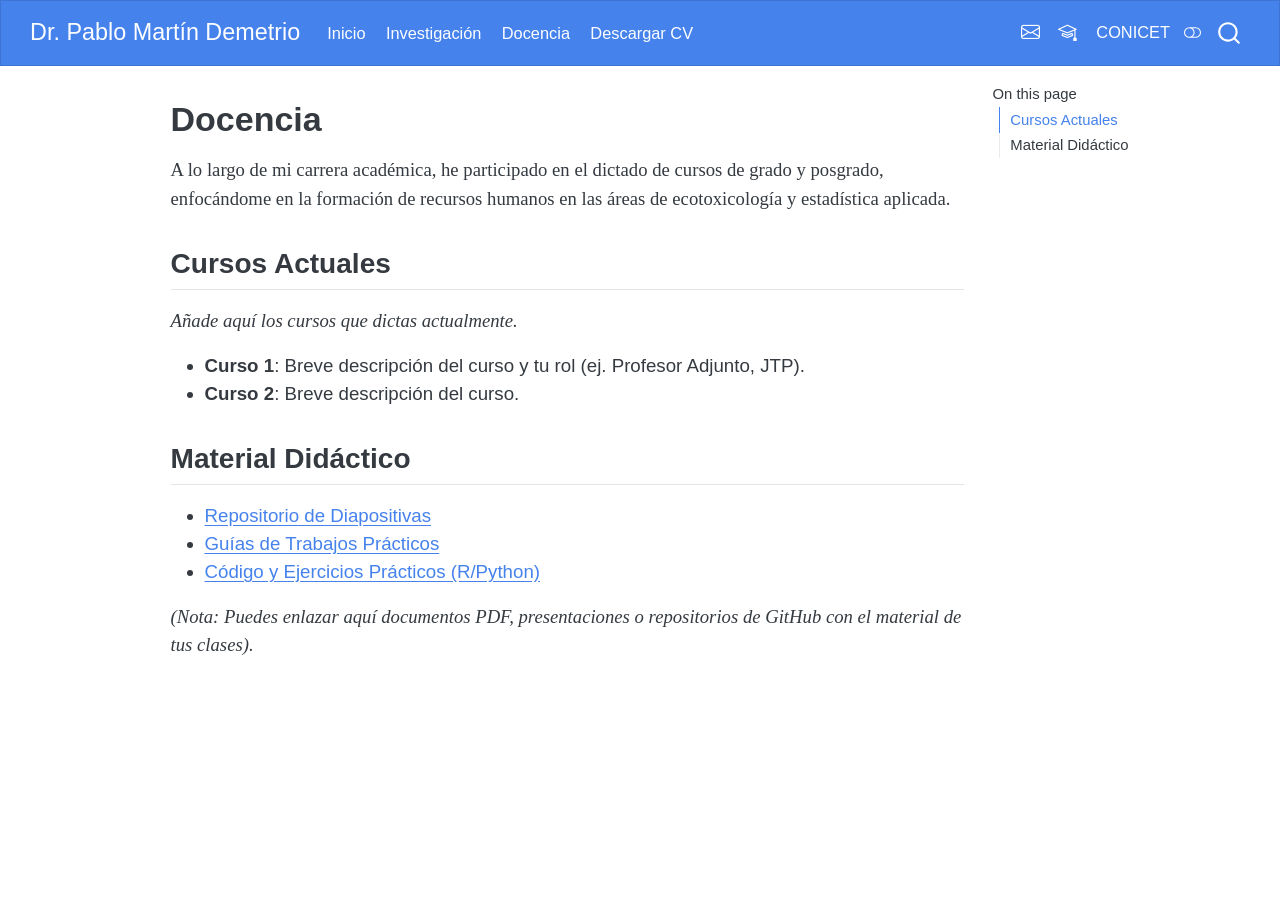
==== docs/docencia.html @ 49c4bbaf "cambios + foto" ====
<!DOCTYPE html>
<html xmlns="http://www.w3.org/1999/xhtml" lang="en" xml:lang="en"><head>

<meta charset="utf-8">
<meta name="generator" content="quarto-1.9.38">

<meta name="viewport" content="width=device-width, initial-scale=1.0, user-scalable=yes">


<title>Docencia – Dr.&nbsp;Pablo Martín Demetrio</title>
<style>
/* Default styles provided by pandoc.
** See https://pandoc.org/MANUAL.html#variables-for-html for config info.
*/
code{white-space: pre-wrap;}
span.smallcaps{font-variant: small-caps;}
div.columns{display: flex; gap: min(4vw, 1.5em);}
div.column{flex: auto; overflow-x: auto;}
div.hanging-indent{margin-left: 1.5em; text-indent: -1.5em;}
ul.task-list{list-style: none;}
ul.task-list li input[type="checkbox"] {
  width: 0.8em;
  margin: 0 0.8em 0.2em -1em; /* quarto-specific, see https://github.com/quarto-dev/quarto-cli/issues/4556 */ 
  vertical-align: middle;
}
</style>


<script src="site_libs/quarto-nav/quarto-nav.js"></script>
<script src="site_libs/quarto-nav/headroom.min.js"></script>
<script src="site_libs/clipboard/clipboard.min.js"></script>
<script src="site_libs/quarto-search/autocomplete.umd.js"></script>
<script src="site_libs/quarto-search/fuse.min.js"></script>
<script src="site_libs/quarto-search/quarto-search.js"></script>
<meta name="quarto:offset" content="./">
<link href="./foto_Demetrio_B&amp;N.jpg" rel="icon" type="image/jpeg">
<script src="site_libs/quarto-html/quarto.js" type="module"></script>
<script src="site_libs/quarto-html/tabsets/tabsets.js" type="module"></script>
<script src="site_libs/quarto-html/popper.min.js"></script>
<script src="site_libs/quarto-html/tippy.umd.min.js"></script>
<script src="site_libs/quarto-html/anchor.min.js"></script>
<link href="site_libs/quarto-html/tippy.css" rel="stylesheet">
<link href="site_libs/quarto-html/quarto-syntax-highlighting-15634bcf2e68342d4ad2dfa704d543f6.css" rel="stylesheet" class="quarto-color-scheme" id="quarto-text-highlighting-styles">
<link href="site_libs/quarto-html/quarto-syntax-highlighting-dark-0a6b7249c26820e032cb0bd839ff02b1.css" rel="stylesheet" class="quarto-color-scheme quarto-color-alternate" id="quarto-text-highlighting-styles">
<link href="site_libs/quarto-html/quarto-syntax-highlighting-15634bcf2e68342d4ad2dfa704d543f6.css" rel="stylesheet" class="quarto-color-scheme-extra" id="quarto-text-highlighting-styles">
<script src="site_libs/bootstrap/bootstrap.min.js"></script>
<link href="site_libs/bootstrap/bootstrap-icons.css" rel="stylesheet">
<link href="site_libs/bootstrap/bootstrap-86483f7b062800b208cdc637b2054500.min.css" rel="stylesheet" append-hash="true" class="quarto-color-scheme" id="quarto-bootstrap" data-mode="light">
<link href="site_libs/bootstrap/bootstrap-dark-59aca1cb1b5cf4d550c7123f63d2a480.min.css" rel="stylesheet" append-hash="true" class="quarto-color-scheme quarto-color-alternate" id="quarto-bootstrap" data-mode="dark">
<link href="site_libs/bootstrap/bootstrap-86483f7b062800b208cdc637b2054500.min.css" rel="stylesheet" append-hash="true" class="quarto-color-scheme-extra" id="quarto-bootstrap" data-mode="light">
<script id="quarto-search-options" type="application/json">{
  "location": "navbar",
  "copy-button": false,
  "collapse-after": 3,
  "panel-placement": "end",
  "type": "overlay",
  "limit": 50,
  "keyboard-shortcut": [
    "f",
    "/",
    "s"
  ],
  "show-item-context": false,
  "language": {
    "search-no-results-text": "No results",
    "search-matching-documents-text": "matching documents",
    "search-copy-link-title": "Copy link to search",
    "search-hide-matches-text": "Hide additional matches",
    "search-more-match-text": "more match in this document",
    "search-more-matches-text": "more matches in this document",
    "search-clear-button-title": "Clear",
    "search-text-placeholder": "",
    "search-detached-cancel-button-title": "Cancel",
    "search-submit-button-title": "Submit",
    "search-label": "Search"
  }
}</script>
<style>html{ scroll-behavior: smooth; }</style>


<link rel="stylesheet" href="styles.css">
</head>

<body class="nav-fixed quarto-light"><script id="quarto-html-before-body" type="application/javascript">
    const toggleBodyColorMode = (bsSheetEl) => {
      const mode = bsSheetEl.getAttribute("data-mode");
      const bodyEl = window.document.querySelector("body");
      if (mode === "dark") {
        bodyEl.classList.add("quarto-dark");
        bodyEl.classList.remove("quarto-light");
      } else {
        bodyEl.classList.add("quarto-light");
        bodyEl.classList.remove("quarto-dark");
      }
    }
    const toggleBodyColorPrimary = () => {
      const bsSheetEl = window.document.querySelector("link#quarto-bootstrap:not([rel=disabled-stylesheet])");
      if (bsSheetEl) {
        toggleBodyColorMode(bsSheetEl);
      }
    }
    const setColorSchemeToggle = (alternate) => {
      const toggles = window.document.querySelectorAll('.quarto-color-scheme-toggle');
      for (let i=0; i < toggles.length; i++) {
        const toggle = toggles[i];
        if (toggle) {
          if (alternate) {
            toggle.classList.add("alternate");
          } else {
            toggle.classList.remove("alternate");
          }
        }
      }
    };
    const toggleColorMode = (alternate) => {
      // Switch the stylesheets
      const primaryStylesheets = window.document.querySelectorAll('link.quarto-color-scheme:not(.quarto-color-alternate)');
      const alternateStylesheets = window.document.querySelectorAll('link.quarto-color-scheme.quarto-color-alternate');
      manageTransitions('#quarto-margin-sidebar .nav-link', false);
      if (alternate) {
        // note: dark is layered on light, we don't disable primary!
        enableStylesheet(alternateStylesheets);
        for (const sheetNode of alternateStylesheets) {
          if (sheetNode.id === "quarto-bootstrap") {
            toggleBodyColorMode(sheetNode);
          }
        }
      } else {
        disableStylesheet(alternateStylesheets);
        enableStylesheet(primaryStylesheets)
        toggleBodyColorPrimary();
      }
      manageTransitions('#quarto-margin-sidebar .nav-link', true);
      // Switch the toggles
      setColorSchemeToggle(alternate)
      // Hack to workaround the fact that safari doesn't
      // properly recolor the scrollbar when toggling (#1455)
      if (navigator.userAgent.indexOf('Safari') > 0 && navigator.userAgent.indexOf('Chrome') == -1) {
        manageTransitions("body", false);
        window.scrollTo(0, 1);
        setTimeout(() => {
          window.scrollTo(0, 0);
          manageTransitions("body", true);
        }, 40);
      }
    }
    const disableStylesheet = (stylesheets) => {
      for (let i=0; i < stylesheets.length; i++) {
        const stylesheet = stylesheets[i];
        stylesheet.rel = 'disabled-stylesheet';
      }
    }
    const enableStylesheet = (stylesheets) => {
      for (let i=0; i < stylesheets.length; i++) {
        const stylesheet = stylesheets[i];
        if(stylesheet.rel !== 'stylesheet') { // for Chrome, which will still FOUC without this check
          stylesheet.rel = 'stylesheet';
        }
      }
    }
    const manageTransitions = (selector, allowTransitions) => {
      const els = window.document.querySelectorAll(selector);
      for (let i=0; i < els.length; i++) {
        const el = els[i];
        if (allowTransitions) {
          el.classList.remove('notransition');
        } else {
          el.classList.add('notransition');
        }
      }
    }
    const isFileUrl = () => {
      return window.location.protocol === 'file:';
    }
    const hasAlternateSentinel = () => {
      let styleSentinel = getColorSchemeSentinel();
      if (styleSentinel !== null) {
        return styleSentinel === "alternate";
      } else {
        return false;
      }
    }
    const setStyleSentinel = (alternate) => {
      const value = alternate ? "alternate" : "default";
      if (!isFileUrl()) {
        window.localStorage.setItem("quarto-color-scheme", value);
      } else {
        localAlternateSentinel = value;
      }
    }
    const getColorSchemeSentinel = () => {
      if (!isFileUrl()) {
        const storageValue = window.localStorage.getItem("quarto-color-scheme");
        return storageValue != null ? storageValue : localAlternateSentinel;
      } else {
        return localAlternateSentinel;
      }
    }
    const toggleGiscusIfUsed = (isAlternate, darkModeDefault) => {
      const baseTheme = document.querySelector('#giscus-base-theme')?.value ?? 'light';
      const alternateTheme = document.querySelector('#giscus-alt-theme')?.value ?? 'dark';
      let newTheme = '';
      if(authorPrefersDark) {
        newTheme = isAlternate ? baseTheme : alternateTheme;
      } else {
        newTheme = isAlternate ? alternateTheme : baseTheme;
      }
      const changeGiscusTheme = () => {
        // From: https://github.com/giscus/giscus/issues/336
        const sendMessage = (message) => {
          const iframe = document.querySelector('iframe.giscus-frame');
          if (!iframe) return;
          iframe.contentWindow.postMessage({ giscus: message }, 'https://giscus.app');
        }
        sendMessage({
          setConfig: {
            theme: newTheme
          }
        });
      }
      const isGiscussLoaded = window.document.querySelector('iframe.giscus-frame') !== null;
      if (isGiscussLoaded) {
        changeGiscusTheme();
      }
    };
    const authorPrefersDark = false;
    const darkModeDefault = authorPrefersDark;
      document.querySelector('link#quarto-text-highlighting-styles.quarto-color-scheme-extra').rel = 'disabled-stylesheet';
      document.querySelector('link#quarto-bootstrap.quarto-color-scheme-extra').rel = 'disabled-stylesheet';
    let localAlternateSentinel = darkModeDefault ? 'alternate' : 'default';
    // Dark / light mode switch
    window.quartoToggleColorScheme = () => {
      // Read the current dark / light value
      let toAlternate = !hasAlternateSentinel();
      toggleColorMode(toAlternate);
      setStyleSentinel(toAlternate);
      toggleGiscusIfUsed(toAlternate, darkModeDefault);
      window.dispatchEvent(new Event('resize'));
    };
    // Switch to dark mode if need be
    if (hasAlternateSentinel()) {
      toggleColorMode(true);
    } else {
      toggleColorMode(false);
    }
  </script>

<div id="quarto-search-results"></div>
  <header id="quarto-header" class="headroom fixed-top">
    <nav class="navbar navbar-expand-lg " data-bs-theme="dark">
      <div class="navbar-container container-fluid">
      <div class="navbar-brand-container mx-auto">
    <a class="navbar-brand" href="./index.html">
    <span class="navbar-title">Dr.&nbsp;Pablo Martín Demetrio</span>
    </a>
  </div>
            <div id="quarto-search" class="" title="Search"></div>
          <button class="navbar-toggler" type="button" data-bs-toggle="collapse" data-bs-target="#navbarCollapse" aria-controls="navbarCollapse" role="menu" aria-expanded="false" aria-label="Toggle navigation" onclick="if (window.quartoToggleHeadroom) { window.quartoToggleHeadroom(); }">
  <span class="navbar-toggler-icon"></span>
</button>
          <div class="collapse navbar-collapse" id="navbarCollapse">
            <ul class="navbar-nav navbar-nav-scroll me-auto">
  <li class="nav-item">
    <a class="nav-link" href="./index.html"> 
<span class="menu-text">Inicio</span></a>
  </li>  
  <li class="nav-item">
    <a class="nav-link" href="./investigacion.html"> 
<span class="menu-text">Investigación</span></a>
  </li>  
  <li class="nav-item">
    <a class="nav-link active" href="./docencia.html" aria-current="page"> 
<span class="menu-text">Docencia</span></a>
  </li>  
  <li class="nav-item">
    <a class="nav-link" href="./files/CV_Pablo_Demetrio.pdf" target="_blank"> 
<span class="menu-text">Descargar CV</span></a>
  </li>  
</ul>
            <ul class="navbar-nav navbar-nav-scroll ms-auto">
  <li class="nav-item compact">
    <a class="nav-link" href="mailto:pablo.demetrio@gmail.com"> <i class="bi bi-envelope" role="img" aria-label="Email">
</i> 
<span class="menu-text"></span></a>
  </li>  
  <li class="nav-item compact">
    <a class="nav-link" href="https://scholar.google.com.ar/citations?user=XZz03X4AAAAJ&amp;hl=es"> <i class="bi bi-mortarboard" role="img" aria-label="Google Scholar">
</i> 
<span class="menu-text"></span></a>
  </li>  
  <li class="nav-item">
    <a class="nav-link" href="https://bicyt.conicet.gov.ar/fichas/p/pablo-martin-demetrio"> 
<span class="menu-text">CONICET</span></a>
  </li>  
</ul>
          </div> <!-- /navcollapse -->
            <div class="quarto-navbar-tools">
  <a href="" class="quarto-color-scheme-toggle quarto-navigation-tool  px-1" onclick="window.quartoToggleColorScheme(); return false;" title="Toggle dark mode"><i class="bi"></i></a>
</div>
      </div> <!-- /container-fluid -->
    </nav>
</header>
<!-- content -->
<div id="quarto-content" class="quarto-container page-columns page-rows-contents page-layout-article page-navbar">
<!-- sidebar -->
<!-- margin-sidebar -->
    <div id="quarto-margin-sidebar" class="sidebar margin-sidebar">
        <nav id="TOC" role="doc-toc" class="toc-active">
    <h2 id="toc-title">On this page</h2>
   
  <ul>
  <li><a href="#cursos-actuales" id="toc-cursos-actuales" class="nav-link active" data-scroll-target="#cursos-actuales">Cursos Actuales</a></li>
  <li><a href="#material-didáctico" id="toc-material-didáctico" class="nav-link" data-scroll-target="#material-didáctico">Material Didáctico</a></li>
  </ul>
</nav>
    </div>
<!-- main -->
<main class="content" id="quarto-document-content">


<header id="title-block-header" class="quarto-title-block default">
<div class="quarto-title">
<h1 class="title">Docencia</h1>
</div>



<div class="quarto-title-meta">

    
  
    
  </div>
  


</header>


<p>A lo largo de mi carrera académica, he participado en el dictado de cursos de grado y posgrado, enfocándome en la formación de recursos humanos en las áreas de ecotoxicología y estadística aplicada.</p>
<section id="cursos-actuales" class="level2">
<h2 class="anchored" data-anchor-id="cursos-actuales">Cursos Actuales</h2>
<p><em>Añade aquí los cursos que dictas actualmente.</em></p>
<ul>
<li><strong>Curso 1</strong>: Breve descripción del curso y tu rol (ej. Profesor Adjunto, JTP).</li>
<li><strong>Curso 2</strong>: Breve descripción del curso.</li>
</ul>
</section>
<section id="material-didáctico" class="level2">
<h2 class="anchored" data-anchor-id="material-didáctico">Material Didáctico</h2>
<ul>
<li><a href="#">Repositorio de Diapositivas</a></li>
<li><a href="#">Guías de Trabajos Prácticos</a></li>
<li><a href="#">Código y Ejercicios Prácticos (R/Python)</a></li>
</ul>
<p><em>(Nota: Puedes enlazar aquí documentos PDF, presentaciones o repositorios de GitHub con el material de tus clases).</em></p>


</section>

</main> <!-- /main -->
<script id="quarto-html-after-body" type="application/javascript">
  window.document.addEventListener("DOMContentLoaded", function (event) {
    // Ensure there is a toggle, if there isn't float one in the top right
    if (window.document.querySelector('.quarto-color-scheme-toggle') === null) {
      const a = window.document.createElement('a');
      a.classList.add('top-right');
      a.classList.add('quarto-color-scheme-toggle');
      a.href = "";
      a.onclick = function() { try { window.quartoToggleColorScheme(); } catch {} return false; };
      const i = window.document.createElement("i");
      i.classList.add('bi');
      a.appendChild(i);
      window.document.body.appendChild(a);
    }
    setColorSchemeToggle(hasAlternateSentinel())
    const icon = "";
    const anchorJS = new window.AnchorJS();
    anchorJS.options = {
      placement: 'right',
      icon: icon
    };
    anchorJS.add('.anchored');
    const isCodeAnnotation = (el) => {
      for (const clz of el.classList) {
        if (clz.startsWith('code-annotation-')) {                     
          return true;
        }
      }
      return false;
    }
    const onCopySuccess = function(e) {
      // button target
      const button = e.trigger;
      // don't keep focus
      button.blur();
      // flash "checked"
      button.classList.add('code-copy-button-checked');
      var currentTitle = button.getAttribute("title");
      button.setAttribute("title", "Copied!");
      let tooltip;
      if (window.bootstrap) {
        button.setAttribute("data-bs-toggle", "tooltip");
        button.setAttribute("data-bs-placement", "left");
        button.setAttribute("data-bs-title", "Copied!");
        tooltip = new bootstrap.Tooltip(button, 
          { trigger: "manual", 
            customClass: "code-copy-button-tooltip",
            offset: [0, -8]});
        tooltip.show();    
      }
      setTimeout(function() {
        if (tooltip) {
          tooltip.hide();
          button.removeAttribute("data-bs-title");
          button.removeAttribute("data-bs-toggle");
          button.removeAttribute("data-bs-placement");
        }
        button.setAttribute("title", currentTitle);
        button.classList.remove('code-copy-button-checked');
      }, 1000);
      // clear code selection
      e.clearSelection();
    }
    const getTextToCopy = function(trigger) {
      const outerScaffold = trigger.parentElement.cloneNode(true);
      const codeEl = outerScaffold.querySelector('code');
      for (const childEl of codeEl.children) {
        if (isCodeAnnotation(childEl)) {
          childEl.remove();
        }
      }
      return codeEl.innerText;
    }
    const clipboard = new window.ClipboardJS('.code-copy-button:not([data-in-quarto-modal])', {
      text: getTextToCopy
    });
    clipboard.on('success', onCopySuccess);
    if (window.document.getElementById('quarto-embedded-source-code-modal')) {
      const clipboardModal = new window.ClipboardJS('.code-copy-button[data-in-quarto-modal]', {
        text: getTextToCopy,
        container: window.document.getElementById('quarto-embedded-source-code-modal')
      });
      clipboardModal.on('success', onCopySuccess);
    }
      var localhostRegex = new RegExp(/^(?:http|https):\/\/localhost\:?[0-9]*\//);
      var mailtoRegex = new RegExp(/^mailto:/);
        var filterRegex = new RegExp('/' + window.location.host + '/');
      var isInternal = (href) => {
          return filterRegex.test(href) || localhostRegex.test(href) || mailtoRegex.test(href);
      }
      // Inspect non-navigation links and adorn them if external
     var links = window.document.querySelectorAll('a[href]:not(.nav-link):not(.navbar-brand):not(.toc-action):not(.sidebar-link):not(.sidebar-item-toggle):not(.pagination-link):not(.no-external):not([aria-hidden]):not(.dropdown-item):not(.quarto-navigation-tool):not(.about-link)');
      for (var i=0; i<links.length; i++) {
        const link = links[i];
        if (!isInternal(link.href)) {
          // undo the damage that might have been done by quarto-nav.js in the case of
          // links that we want to consider external
          if (link.dataset.originalHref !== undefined) {
            link.href = link.dataset.originalHref;
          }
            // target, if specified
            link.setAttribute("target", "_blank");
            if (link.getAttribute("rel") === null) {
              link.setAttribute("rel", "noopener");
            }
        }
      }
    function tippyHover(el, contentFn, onTriggerFn, onUntriggerFn) {
      const config = {
        allowHTML: true,
        maxWidth: 500,
        delay: 100,
        arrow: false,
        appendTo: function(el) {
            return el.parentElement;
        },
        interactive: true,
        interactiveBorder: 10,
        theme: 'quarto',
        placement: 'bottom-start',
      };
      if (contentFn) {
        config.content = contentFn;
      }
      if (onTriggerFn) {
        config.onTrigger = onTriggerFn;
      }
      if (onUntriggerFn) {
        config.onUntrigger = onUntriggerFn;
      }
      window.tippy(el, config); 
    }
    const noterefs = window.document.querySelectorAll('a[role="doc-noteref"]');
    for (var i=0; i<noterefs.length; i++) {
      const ref = noterefs[i];
      tippyHover(ref, function() {
        // use id or data attribute instead here
        let href = ref.getAttribute('data-footnote-href') || ref.getAttribute('href');
        try { href = new URL(href).hash; } catch {}
        const id = href.replace(/^#\/?/, "");
        const note = window.document.getElementById(id);
        if (note) {
          return note.innerHTML;
        } else {
          return "";
        }
      });
    }
    const xrefs = window.document.querySelectorAll('a.quarto-xref');
    const processXRef = (id, note) => {
      // Strip column container classes
      const stripColumnClz = (el) => {
        el.classList.remove("page-full", "page-columns");
        if (el.children) {
          for (const child of el.children) {
            stripColumnClz(child);
          }
        }
      }
      stripColumnClz(note)
      if (id === null || id.startsWith('sec-')) {
        // Special case sections, only their first couple elements
        const container = document.createElement("div");
        if (note.children && note.children.length > 2) {
          container.appendChild(note.children[0].cloneNode(true));
          for (let i = 1; i < note.children.length; i++) {
            const child = note.children[i];
            if (child.tagName === "P" && child.innerText === "") {
              continue;
            } else {
              container.appendChild(child.cloneNode(true));
              break;
            }
          }
          if (window.Quarto?.typesetMath) {
            window.Quarto.typesetMath(container);
          }
          return container.innerHTML
        } else {
          if (window.Quarto?.typesetMath) {
            window.Quarto.typesetMath(note);
          }
          return note.innerHTML;
        }
      } else {
        // Remove any anchor links if they are present
        const anchorLink = note.querySelector('a.anchorjs-link');
        if (anchorLink) {
          anchorLink.remove();
        }
        if (window.Quarto?.typesetMath) {
          window.Quarto.typesetMath(note);
        }
        if (note.classList.contains("callout")) {
          return note.outerHTML;
        } else {
          return note.innerHTML;
        }
      }
    }
    for (var i=0; i<xrefs.length; i++) {
      const xref = xrefs[i];
      tippyHover(xref, undefined, function(instance) {
        instance.disable();
        let url = xref.getAttribute('href');
        let hash = undefined; 
        if (url.startsWith('#')) {
          hash = url;
        } else {
          try { hash = new URL(url).hash; } catch {}
        }
        if (hash) {
          const id = hash.replace(/^#\/?/, "");
          const note = window.document.getElementById(id);
          if (note !== null) {
            try {
              const html = processXRef(id, note.cloneNode(true));
              instance.setContent(html);
            } finally {
              instance.enable();
              instance.show();
            }
          } else {
            // See if we can fetch this
            fetch(url.split('#')[0])
            .then(res => res.text())
            .then(html => {
              const parser = new DOMParser();
              const htmlDoc = parser.parseFromString(html, "text/html");
              const note = htmlDoc.getElementById(id);
              if (note !== null) {
                const html = processXRef(id, note);
                instance.setContent(html);
              } 
            }).finally(() => {
              instance.enable();
              instance.show();
            });
          }
        } else {
          // See if we can fetch a full url (with no hash to target)
          // This is a special case and we should probably do some content thinning / targeting
          fetch(url)
          .then(res => res.text())
          .then(html => {
            const parser = new DOMParser();
            const htmlDoc = parser.parseFromString(html, "text/html");
            const note = htmlDoc.querySelector('main.content');
            if (note !== null) {
              // This should only happen for chapter cross references
              // (since there is no id in the URL)
              // remove the first header
              if (note.children.length > 0 && note.children[0].tagName === "HEADER") {
                note.children[0].remove();
              }
              const html = processXRef(null, note);
              instance.setContent(html);
            } 
          }).finally(() => {
            instance.enable();
            instance.show();
          });
        }
      }, function(instance) {
      });
    }
        let selectedAnnoteEl;
        const selectorForAnnotation = ( cell, annotation) => {
          let cellAttr = 'data-code-cell="' + cell + '"';
          let lineAttr = 'data-code-annotation="' +  annotation + '"';
          const selector = 'span[' + cellAttr + '][' + lineAttr + ']';
          return selector;
        }
        const selectCodeLines = (annoteEl) => {
          const doc = window.document;
          const targetCell = annoteEl.getAttribute("data-target-cell");
          const targetAnnotation = annoteEl.getAttribute("data-target-annotation");
          const annoteSpan = window.document.querySelector(selectorForAnnotation(targetCell, targetAnnotation));
          const lines = annoteSpan.getAttribute("data-code-lines").split(",");
          const lineIds = lines.map((line) => {
            return targetCell + "-" + line;
          })
          let top = null;
          let height = null;
          let parent = null;
          if (lineIds.length > 0) {
              //compute the position of the single el (top and bottom and make a div)
              const el = window.document.getElementById(lineIds[0]);
              top = el.offsetTop;
              height = el.offsetHeight;
              parent = el.parentElement.parentElement;
            if (lineIds.length > 1) {
              const lastEl = window.document.getElementById(lineIds[lineIds.length - 1]);
              const bottom = lastEl.offsetTop + lastEl.offsetHeight;
              height = bottom - top;
            }
            if (top !== null && height !== null && parent !== null) {
              // cook up a div (if necessary) and position it 
              let div = window.document.getElementById("code-annotation-line-highlight");
              if (div === null) {
                div = window.document.createElement("div");
                div.setAttribute("id", "code-annotation-line-highlight");
                div.style.position = 'absolute';
                parent.appendChild(div);
              }
              div.style.top = top - 2 + "px";
              div.style.height = height + 4 + "px";
              div.style.left = 0;
              let gutterDiv = window.document.getElementById("code-annotation-line-highlight-gutter");
              if (gutterDiv === null) {
                gutterDiv = window.document.createElement("div");
                gutterDiv.setAttribute("id", "code-annotation-line-highlight-gutter");
                gutterDiv.style.position = 'absolute';
                const codeCell = window.document.getElementById(targetCell);
                const gutter = codeCell.querySelector('.code-annotation-gutter');
                gutter.appendChild(gutterDiv);
              }
              gutterDiv.style.top = top - 2 + "px";
              gutterDiv.style.height = height + 4 + "px";
            }
            selectedAnnoteEl = annoteEl;
          }
        };
        const unselectCodeLines = () => {
          const elementsIds = ["code-annotation-line-highlight", "code-annotation-line-highlight-gutter"];
          elementsIds.forEach((elId) => {
            const div = window.document.getElementById(elId);
            if (div) {
              div.remove();
            }
          });
          selectedAnnoteEl = undefined;
        };
          // Handle positioning of the toggle
      window.addEventListener(
        "resize",
        throttle(() => {
          elRect = undefined;
          if (selectedAnnoteEl) {
            selectCodeLines(selectedAnnoteEl);
          }
        }, 10)
      );
      function throttle(fn, ms) {
      let throttle = false;
      let timer;
        return (...args) => {
          if(!throttle) { // first call gets through
              fn.apply(this, args);
              throttle = true;
          } else { // all the others get throttled
              if(timer) clearTimeout(timer); // cancel #2
              timer = setTimeout(() => {
                fn.apply(this, args);
                timer = throttle = false;
              }, ms);
          }
        };
      }
        // Attach click handler to the DT
        const annoteDls = window.document.querySelectorAll('dt[data-target-cell]');
        for (const annoteDlNode of annoteDls) {
          annoteDlNode.addEventListener('click', (event) => {
            const clickedEl = event.target;
            if (clickedEl !== selectedAnnoteEl) {
              unselectCodeLines();
              const activeEl = window.document.querySelector('dt[data-target-cell].code-annotation-active');
              if (activeEl) {
                activeEl.classList.remove('code-annotation-active');
              }
              selectCodeLines(clickedEl);
              clickedEl.classList.add('code-annotation-active');
            } else {
              // Unselect the line
              unselectCodeLines();
              clickedEl.classList.remove('code-annotation-active');
            }
          });
        }
    const findCites = (el) => {
      const parentEl = el.parentElement;
      if (parentEl) {
        const cites = parentEl.dataset.cites;
        if (cites) {
          return {
            el,
            cites: cites.split(' ')
          };
        } else {
          return findCites(el.parentElement)
        }
      } else {
        return undefined;
      }
    };
    var bibliorefs = window.document.querySelectorAll('a[role="doc-biblioref"]');
    for (var i=0; i<bibliorefs.length; i++) {
      const ref = bibliorefs[i];
      const citeInfo = findCites(ref);
      if (citeInfo) {
        tippyHover(citeInfo.el, function() {
          var popup = window.document.createElement('div');
          citeInfo.cites.forEach(function(cite) {
            var citeDiv = window.document.createElement('div');
            citeDiv.classList.add('hanging-indent');
            citeDiv.classList.add('csl-entry');
            var biblioDiv = window.document.getElementById('ref-' + cite);
            if (biblioDiv) {
              citeDiv.innerHTML = biblioDiv.innerHTML;
            }
            popup.appendChild(citeDiv);
          });
          return popup.innerHTML;
        });
      }
    }
  });
  </script>
</div> <!-- /content -->




<script src="site_libs/quarto-html/zenscroll-min.js"></script>
</body></html>
---- docs/site_libs/quarto-html/tippy.css ----
.tippy-box[data-animation=fade][data-state=hidden]{opacity:0}[data-tippy-root]{max-width:calc(100vw - 10px)}.tippy-box{position:relative;background-color:#333;color:#fff;border-radius:4px;font-size:14px;line-height:1.4;white-space:normal;outline:0;transition-property:transform,visibility,opacity}.tippy-box[data-placement^=top]>.tippy-arrow{bottom:0}.tippy-box[data-placement^=top]>.tippy-arrow:before{bottom:-7px;left:0;border-width:8px 8px 0;border-top-color:initial;transform-origin:center top}.tippy-box[data-placement^=bottom]>.tippy-arrow{top:0}.tippy-box[data-placement^=bottom]>.tippy-arrow:before{top:-7px;left:0;border-width:0 8px 8px;border-bottom-color:initial;transform-origin:center bottom}.tippy-box[data-placement^=left]>.tippy-arrow{right:0}.tippy-box[data-placement^=left]>.tippy-arrow:before{border-width:8px 0 8px 8px;border-left-color:initial;right:-7px;transform-origin:center left}.tippy-box[data-placement^=right]>.tippy-arrow{left:0}.tippy-box[data-placement^=right]>.tippy-arrow:before{left:-7px;border-width:8px 8px 8px 0;border-right-color:initial;transform-origin:center right}.tippy-box[data-inertia][data-state=visible]{transition-timing-function:cubic-bezier(.54,1.5,.38,1.11)}.tippy-arrow{width:16px;height:16px;color:#333}.tippy-arrow:before{content:"";position:absolute;border-color:transparent;border-style:solid}.tippy-content{position:relative;padding:5px 9px;z-index:1}
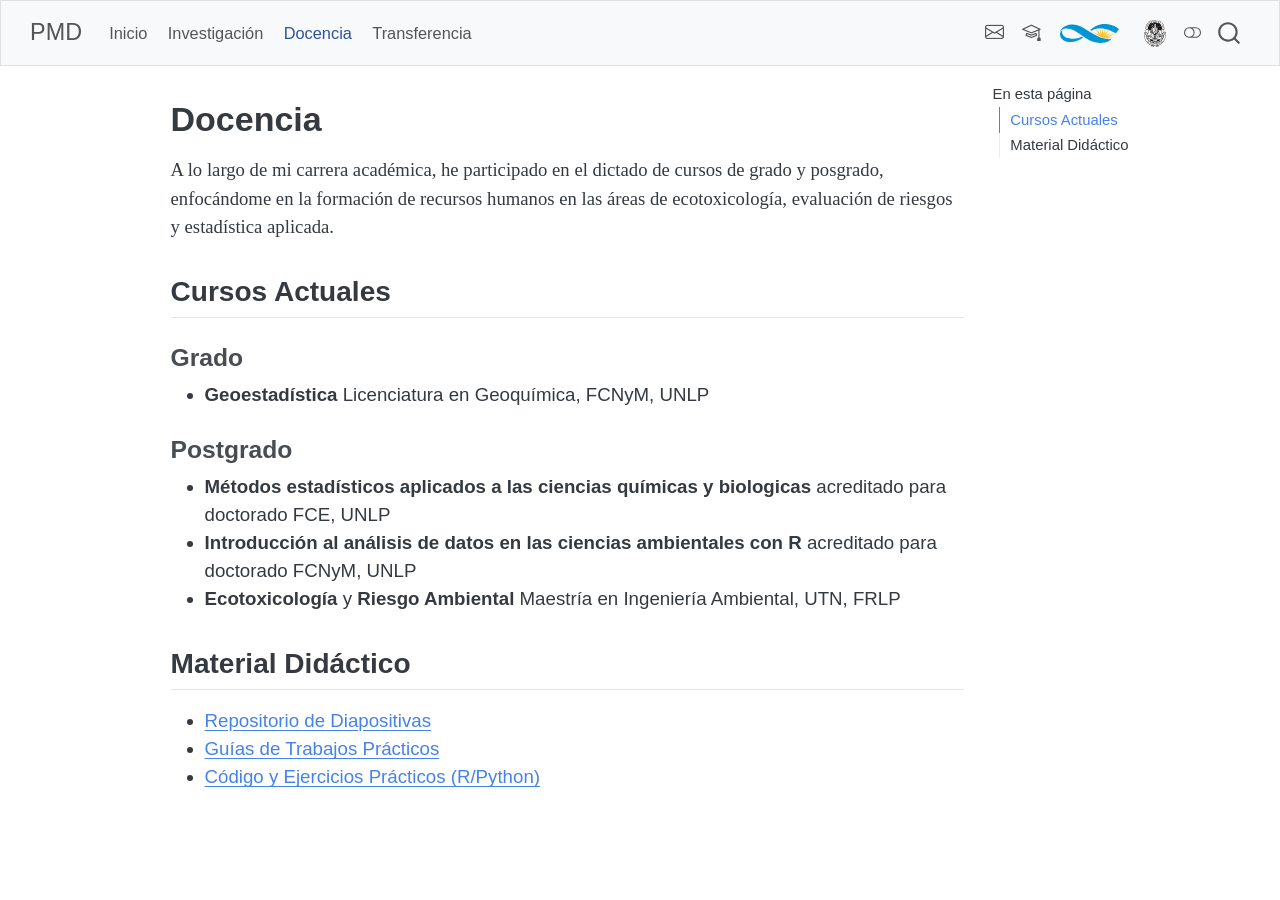
==== commit e97d4ae7: "version res" ====
--- a/docs/docencia.html
+++ b/docs/docencia.html
@@ -1,5 +1,5 @@
 <!DOCTYPE html>
-<html xmlns="http://www.w3.org/1999/xhtml" lang="en" xml:lang="en"><head>
+<html xmlns="http://www.w3.org/1999/xhtml" lang="es" xml:lang="es"><head>
 
 <meta charset="utf-8">
 <meta name="generator" content="quarto-1.9.38">
@@ -7,7 +7,7 @@
 <meta name="viewport" content="width=device-width, initial-scale=1.0, user-scalable=yes">
 
 
-<title>Docencia – Dr.&nbsp;Pablo Martín Demetrio</title>
+<title>Docencia – PMD</title>
 <style>
 /* Default styles provided by pandoc.
 ** See https://pandoc.org/MANUAL.html#variables-for-html for config info.
@@ -45,9 +45,9 @@
 <link href="site_libs/quarto-html/quarto-syntax-highlighting-15634bcf2e68342d4ad2dfa704d543f6.css" rel="stylesheet" class="quarto-color-scheme-extra" id="quarto-text-highlighting-styles">
 <script src="site_libs/bootstrap/bootstrap.min.js"></script>
 <link href="site_libs/bootstrap/bootstrap-icons.css" rel="stylesheet">
-<link href="site_libs/bootstrap/bootstrap-86483f7b062800b208cdc637b2054500.min.css" rel="stylesheet" append-hash="true" class="quarto-color-scheme" id="quarto-bootstrap" data-mode="light">
-<link href="site_libs/bootstrap/bootstrap-dark-59aca1cb1b5cf4d550c7123f63d2a480.min.css" rel="stylesheet" append-hash="true" class="quarto-color-scheme quarto-color-alternate" id="quarto-bootstrap" data-mode="dark">
-<link href="site_libs/bootstrap/bootstrap-86483f7b062800b208cdc637b2054500.min.css" rel="stylesheet" append-hash="true" class="quarto-color-scheme-extra" id="quarto-bootstrap" data-mode="light">
+<link href="site_libs/bootstrap/bootstrap-3c69c2f85e0dfa878dd89101a224c5c2.min.css" rel="stylesheet" append-hash="true" class="quarto-color-scheme" id="quarto-bootstrap" data-mode="light">
+<link href="site_libs/bootstrap/bootstrap-dark-6e345d57f0301e30019b342f544db543.min.css" rel="stylesheet" append-hash="true" class="quarto-color-scheme quarto-color-alternate" id="quarto-bootstrap" data-mode="dark">
+<link href="site_libs/bootstrap/bootstrap-3c69c2f85e0dfa878dd89101a224c5c2.min.css" rel="stylesheet" append-hash="true" class="quarto-color-scheme-extra" id="quarto-bootstrap" data-mode="light">
 <script id="quarto-search-options" type="application/json">{
   "location": "navbar",
   "copy-button": false,
@@ -62,17 +62,17 @@
   ],
   "show-item-context": false,
   "language": {
-    "search-no-results-text": "No results",
-    "search-matching-documents-text": "matching documents",
-    "search-copy-link-title": "Copy link to search",
-    "search-hide-matches-text": "Hide additional matches",
-    "search-more-match-text": "more match in this document",
-    "search-more-matches-text": "more matches in this document",
-    "search-clear-button-title": "Clear",
+    "search-no-results-text": "No se han encontrado resultados",
+    "search-matching-documents-text": "documentos encontrados",
+    "search-copy-link-title": "Copiar el enlace en la búsqueda",
+    "search-hide-matches-text": "Ocultar resultados adicionales",
+    "search-more-match-text": "resultado adicional en este documento",
+    "search-more-matches-text": "resultados adicionales en este documento",
+    "search-clear-button-title": "Borrar",
     "search-text-placeholder": "",
-    "search-detached-cancel-button-title": "Cancel",
-    "search-submit-button-title": "Submit",
-    "search-label": "Search"
+    "search-detached-cancel-button-title": "Cancelar",
+    "search-submit-button-title": "Enviar",
+    "search-label": "Buscar"
   }
 }</script>
 <style>html{ scroll-behavior: smooth; }</style>
@@ -251,11 +251,11 @@
       <div class="navbar-container container-fluid">
       <div class="navbar-brand-container mx-auto">
     <a class="navbar-brand" href="./index.html">
-    <span class="navbar-title">Dr.&nbsp;Pablo Martín Demetrio</span>
+    <span class="navbar-title">PMD</span>
     </a>
   </div>
-            <div id="quarto-search" class="" title="Search"></div>
-          <button class="navbar-toggler" type="button" data-bs-toggle="collapse" data-bs-target="#navbarCollapse" aria-controls="navbarCollapse" role="menu" aria-expanded="false" aria-label="Toggle navigation" onclick="if (window.quartoToggleHeadroom) { window.quartoToggleHeadroom(); }">
+            <div id="quarto-search" class="" title="Buscar"></div>
+          <button class="navbar-toggler" type="button" data-bs-toggle="collapse" data-bs-target="#navbarCollapse" aria-controls="navbarCollapse" role="menu" aria-expanded="false" aria-label="Navegación de palanca" onclick="if (window.quartoToggleHeadroom) { window.quartoToggleHeadroom(); }">
   <span class="navbar-toggler-icon"></span>
 </button>
           <div class="collapse navbar-collapse" id="navbarCollapse">
@@ -273,8 +273,8 @@
 <span class="menu-text">Docencia</span></a>
   </li>  
   <li class="nav-item">
-    <a class="nav-link" href="./files/CV_Pablo_Demetrio.pdf" target="_blank"> 
-<span class="menu-text">Descargar CV</span></a>
+    <a class="nav-link" href="./transferencia.html"> 
+<span class="menu-text">Transferencia</span></a>
   </li>  
 </ul>
             <ul class="navbar-nav navbar-nav-scroll ms-auto">
@@ -290,12 +290,16 @@
   </li>  
   <li class="nav-item">
     <a class="nav-link" href="https://bicyt.conicet.gov.ar/fichas/p/pablo-martin-demetrio"> 
-<span class="menu-text">CONICET</span></a>
+<span class="menu-text"><img src="conicet_logo.svg" style="height: 1.2em; vertical-align: middle; margin-right: 4px;"></span></a>
+  </li>  
+  <li class="nav-item">
+    <a class="nav-link" href="https://www.fcnym.unlp.edu.ar/grado_/catedras/geoestadistica/"> 
+<span class="menu-text"><img src="unlp_logo.svg" style="height: 1.6em; vertical-align: middle; margin-right: 4px;"></span></a>
   </li>  
 </ul>
           </div> <!-- /navcollapse -->
             <div class="quarto-navbar-tools">
-  <a href="" class="quarto-color-scheme-toggle quarto-navigation-tool  px-1" onclick="window.quartoToggleColorScheme(); return false;" title="Toggle dark mode"><i class="bi"></i></a>
+  <a href="" class="quarto-color-scheme-toggle quarto-navigation-tool  px-1" onclick="window.quartoToggleColorScheme(); return false;" title="Alternar modo oscuro"><i class="bi"></i></a>
 </div>
       </div> <!-- /container-fluid -->
     </nav>
@@ -306,10 +310,14 @@
 <!-- margin-sidebar -->
     <div id="quarto-margin-sidebar" class="sidebar margin-sidebar">
         <nav id="TOC" role="doc-toc" class="toc-active">
-    <h2 id="toc-title">On this page</h2>
+    <h2 id="toc-title">En esta página</h2>
    
   <ul>
-  <li><a href="#cursos-actuales" id="toc-cursos-actuales" class="nav-link active" data-scroll-target="#cursos-actuales">Cursos Actuales</a></li>
+  <li><a href="#cursos-actuales" id="toc-cursos-actuales" class="nav-link active" data-scroll-target="#cursos-actuales">Cursos Actuales</a>
+  <ul class="collapse">
+  <li><a href="#grado" id="toc-grado" class="nav-link" data-scroll-target="#grado">Grado</a></li>
+  <li><a href="#postgrado" id="toc-postgrado" class="nav-link" data-scroll-target="#postgrado">Postgrado</a></li>
+  </ul></li>
   <li><a href="#material-didáctico" id="toc-material-didáctico" class="nav-link" data-scroll-target="#material-didáctico">Material Didáctico</a></li>
   </ul>
 </nav>
@@ -337,14 +345,23 @@
 </header>
 
 
-<p>A lo largo de mi carrera académica, he participado en el dictado de cursos de grado y posgrado, enfocándome en la formación de recursos humanos en las áreas de ecotoxicología y estadística aplicada.</p>
+<p>A lo largo de mi carrera académica, he participado en el dictado de cursos de grado y posgrado, enfocándome en la formación de recursos humanos en las áreas de ecotoxicología, evaluación de riesgos y estadística aplicada.</p>
 <section id="cursos-actuales" class="level2">
 <h2 class="anchored" data-anchor-id="cursos-actuales">Cursos Actuales</h2>
-<p><em>Añade aquí los cursos que dictas actualmente.</em></p>
+<section id="grado" class="level3">
+<h3 class="anchored" data-anchor-id="grado">Grado</h3>
 <ul>
-<li><strong>Curso 1</strong>: Breve descripción del curso y tu rol (ej. Profesor Adjunto, JTP).</li>
-<li><strong>Curso 2</strong>: Breve descripción del curso.</li>
+<li><strong>Geoestadística</strong> Licenciatura en Geoquímica, FCNyM, UNLP</li>
 </ul>
+</section>
+<section id="postgrado" class="level3">
+<h3 class="anchored" data-anchor-id="postgrado">Postgrado</h3>
+<ul>
+<li><strong>Métodos estadísticos aplicados a las ciencias químicas y biologicas</strong> acreditado para doctorado FCE, UNLP</li>
+<li><strong>Introducción al análisis de datos en las ciencias ambientales con R</strong> acreditado para doctorado FCNyM, UNLP</li>
+<li><strong>Ecotoxicología</strong> y <strong>Riesgo Ambiental</strong> Maestría en Ingeniería Ambiental, UTN, FRLP</li>
+</ul>
+</section>
 </section>
 <section id="material-didáctico" class="level2">
 <h2 class="anchored" data-anchor-id="material-didáctico">Material Didáctico</h2>
@@ -353,7 +370,6 @@
 <li><a href="#">Guías de Trabajos Prácticos</a></li>
 <li><a href="#">Código y Ejercicios Prácticos (R/Python)</a></li>
 </ul>
-<p><em>(Nota: Puedes enlazar aquí documentos PDF, presentaciones o repositorios de GitHub con el material de tus clases).</em></p>
 
 
 </section>
@@ -397,12 +413,12 @@
       // flash "checked"
       button.classList.add('code-copy-button-checked');
       var currentTitle = button.getAttribute("title");
-      button.setAttribute("title", "Copied!");
+      button.setAttribute("title", "Copiado");
       let tooltip;
       if (window.bootstrap) {
         button.setAttribute("data-bs-toggle", "tooltip");
         button.setAttribute("data-bs-placement", "left");
-        button.setAttribute("data-bs-title", "Copied!");
+        button.setAttribute("data-bs-title", "Copiado");
         tooltip = new bootstrap.Tooltip(button, 
           { trigger: "manual", 
             customClass: "code-copy-button-tooltip",
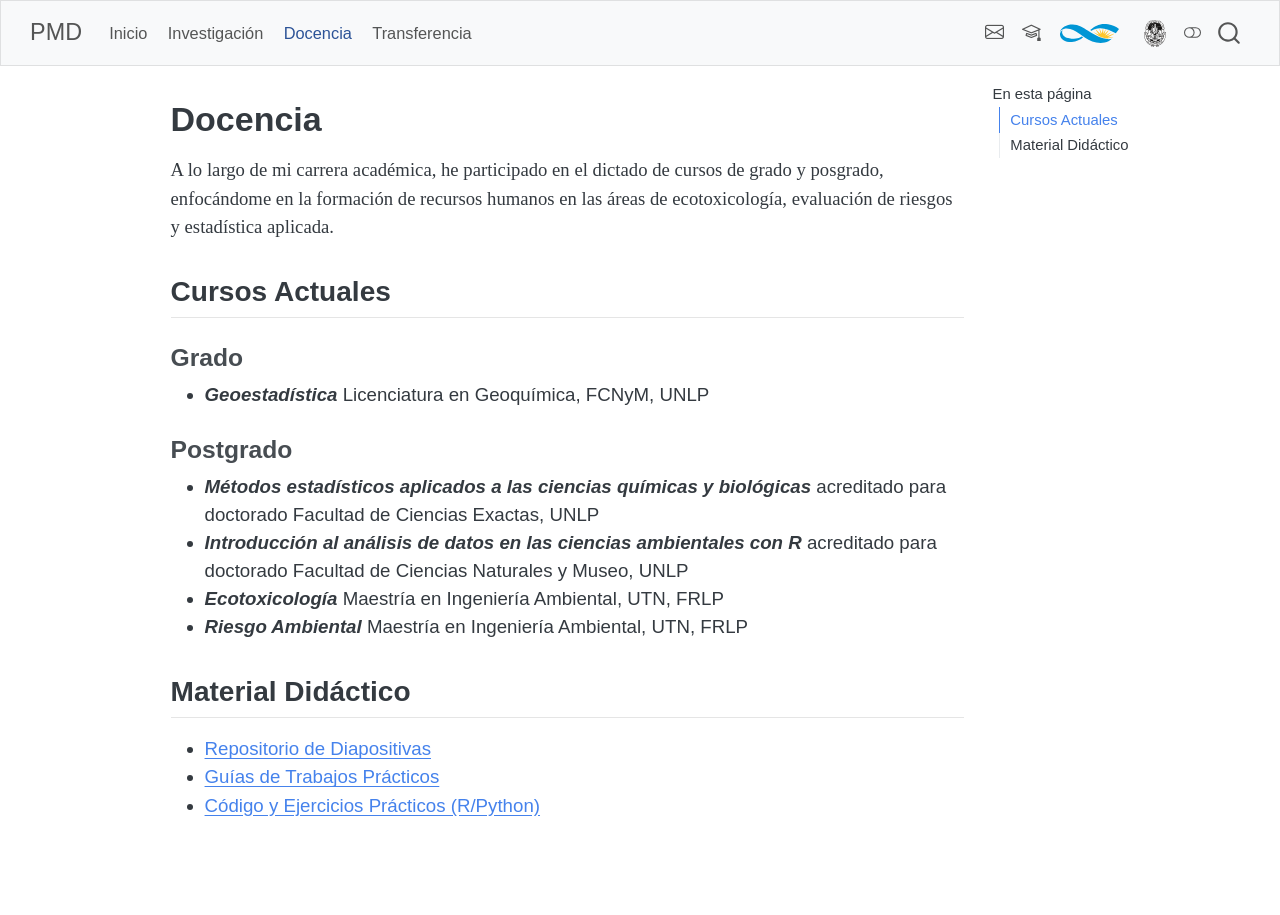
==== commit 3b13a84b: "cambios menores texto" ====
--- a/docs/docencia.html
+++ b/docs/docencia.html
@@ -351,15 +351,16 @@
 <section id="grado" class="level3">
 <h3 class="anchored" data-anchor-id="grado">Grado</h3>
 <ul>
-<li><strong>Geoestadística</strong> Licenciatura en Geoquímica, FCNyM, UNLP</li>
+<li><strong><em>Geoestadística</em></strong> Licenciatura en Geoquímica, FCNyM, UNLP</li>
 </ul>
 </section>
 <section id="postgrado" class="level3">
 <h3 class="anchored" data-anchor-id="postgrado">Postgrado</h3>
 <ul>
-<li><strong>Métodos estadísticos aplicados a las ciencias químicas y biologicas</strong> acreditado para doctorado FCE, UNLP</li>
-<li><strong>Introducción al análisis de datos en las ciencias ambientales con R</strong> acreditado para doctorado FCNyM, UNLP</li>
-<li><strong>Ecotoxicología</strong> y <strong>Riesgo Ambiental</strong> Maestría en Ingeniería Ambiental, UTN, FRLP</li>
+<li><strong><em>Métodos estadísticos aplicados a las ciencias químicas y biológicas</em></strong> acreditado para doctorado Facultad de Ciencias Exactas, UNLP</li>
+<li><strong><em>Introducción al análisis de datos en las ciencias ambientales con R</em></strong> acreditado para doctorado Facultad de Ciencias Naturales y Museo, UNLP</li>
+<li><strong><em>Ecotoxicología</em></strong> Maestría en Ingeniería Ambiental, UTN, FRLP</li>
+<li><strong><em>Riesgo Ambiental</em></strong> Maestría en Ingeniería Ambiental, UTN, FRLP</li>
 </ul>
 </section>
 </section>
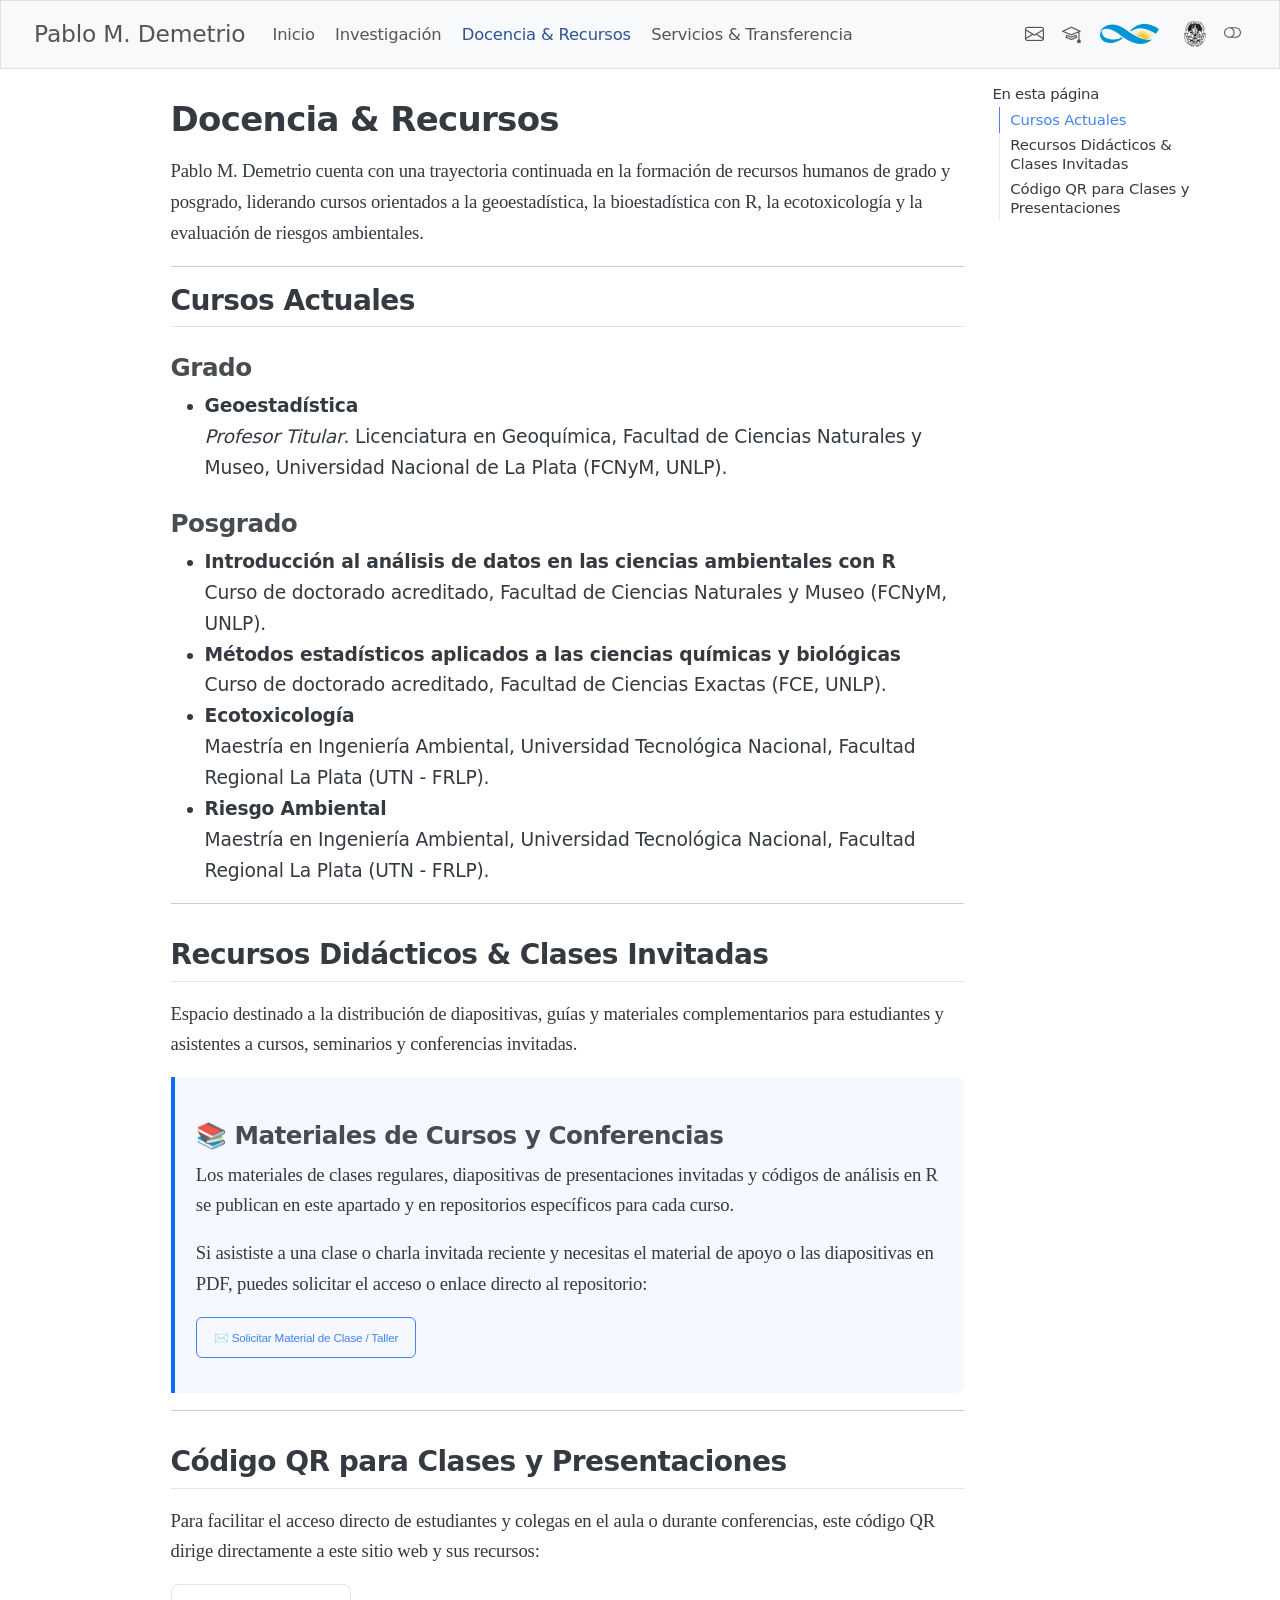
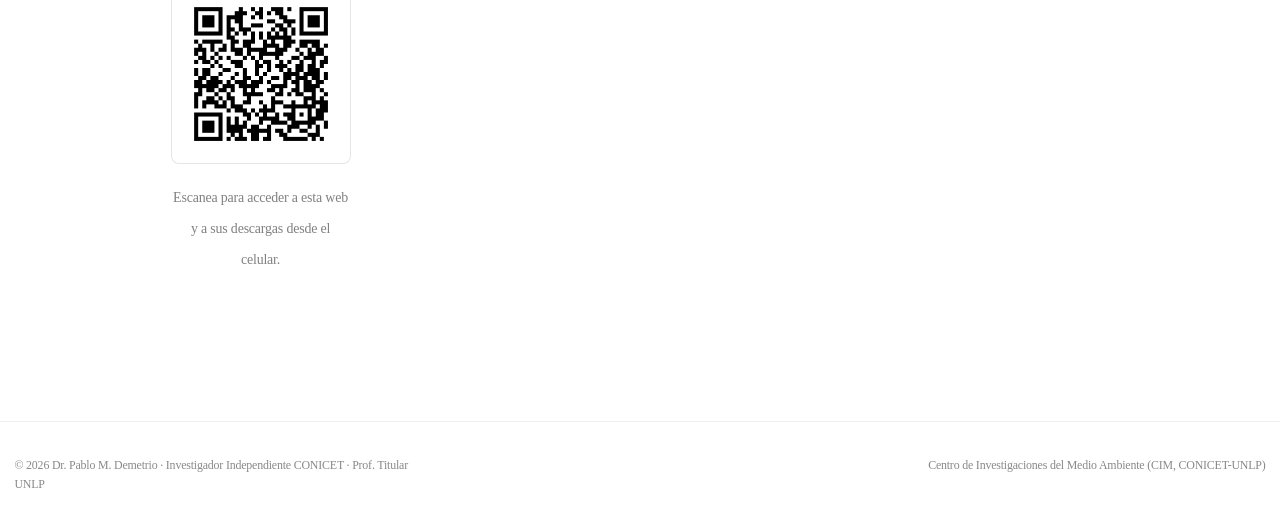
==== commit fcca647b: "Rediseño profesional: tercera persona, tarjetas responsive, módulo de recursos y sincronización de C" ====
--- a/docs/docencia.html
+++ b/docs/docencia.html
@@ -2,16 +2,13 @@
 <html xmlns="http://www.w3.org/1999/xhtml" lang="es" xml:lang="es"><head>
 
 <meta charset="utf-8">
-<meta name="generator" content="quarto-1.9.38">
+<meta name="generator" content="quarto-1.8.25">
 
 <meta name="viewport" content="width=device-width, initial-scale=1.0, user-scalable=yes">
 
 
-<title>Docencia – PMD</title>
+<title>Docencia &amp; Recursos – Pablo M. Demetrio</title>
 <style>
-/* Default styles provided by pandoc.
-** See https://pandoc.org/MANUAL.html#variables-for-html for config info.
-*/
 code{white-space: pre-wrap;}
 span.smallcaps{font-variant: small-caps;}
 div.columns{display: flex; gap: min(4vw, 1.5em);}
@@ -33,21 +30,22 @@
 <script src="site_libs/quarto-search/fuse.min.js"></script>
 <script src="site_libs/quarto-search/quarto-search.js"></script>
 <meta name="quarto:offset" content="./">
-<link href="./foto_Demetrio_B&amp;N.jpg" rel="icon" type="image/jpeg">
+<link href="./favicon.svg" rel="icon" type="image/svg+xml">
 <script src="site_libs/quarto-html/quarto.js" type="module"></script>
 <script src="site_libs/quarto-html/tabsets/tabsets.js" type="module"></script>
+<script src="site_libs/quarto-html/axe/axe-check.js" type="module"></script>
 <script src="site_libs/quarto-html/popper.min.js"></script>
 <script src="site_libs/quarto-html/tippy.umd.min.js"></script>
 <script src="site_libs/quarto-html/anchor.min.js"></script>
 <link href="site_libs/quarto-html/tippy.css" rel="stylesheet">
-<link href="site_libs/quarto-html/quarto-syntax-highlighting-15634bcf2e68342d4ad2dfa704d543f6.css" rel="stylesheet" class="quarto-color-scheme" id="quarto-text-highlighting-styles">
-<link href="site_libs/quarto-html/quarto-syntax-highlighting-dark-0a6b7249c26820e032cb0bd839ff02b1.css" rel="stylesheet" class="quarto-color-scheme quarto-color-alternate" id="quarto-text-highlighting-styles">
-<link href="site_libs/quarto-html/quarto-syntax-highlighting-15634bcf2e68342d4ad2dfa704d543f6.css" rel="stylesheet" class="quarto-color-scheme-extra" id="quarto-text-highlighting-styles">
+<link href="site_libs/quarto-html/quarto-syntax-highlighting-7b89279ff1a6dce999919e0e67d4d9ec.css" rel="stylesheet" class="quarto-color-scheme" id="quarto-text-highlighting-styles">
+<link href="site_libs/quarto-html/quarto-syntax-highlighting-dark-707d8167ce6003fca903bfe2be84ab7f.css" rel="stylesheet" class="quarto-color-scheme quarto-color-alternate" id="quarto-text-highlighting-styles">
+<link href="site_libs/quarto-html/quarto-syntax-highlighting-7b89279ff1a6dce999919e0e67d4d9ec.css" rel="stylesheet" class="quarto-color-scheme-extra" id="quarto-text-highlighting-styles">
 <script src="site_libs/bootstrap/bootstrap.min.js"></script>
 <link href="site_libs/bootstrap/bootstrap-icons.css" rel="stylesheet">
-<link href="site_libs/bootstrap/bootstrap-3c69c2f85e0dfa878dd89101a224c5c2.min.css" rel="stylesheet" append-hash="true" class="quarto-color-scheme" id="quarto-bootstrap" data-mode="light">
-<link href="site_libs/bootstrap/bootstrap-dark-6e345d57f0301e30019b342f544db543.min.css" rel="stylesheet" append-hash="true" class="quarto-color-scheme quarto-color-alternate" id="quarto-bootstrap" data-mode="dark">
-<link href="site_libs/bootstrap/bootstrap-3c69c2f85e0dfa878dd89101a224c5c2.min.css" rel="stylesheet" append-hash="true" class="quarto-color-scheme-extra" id="quarto-bootstrap" data-mode="light">
+<link href="site_libs/bootstrap/bootstrap-ff9c7afb6f1404417917cb7d0d4af523.min.css" rel="stylesheet" append-hash="true" class="quarto-color-scheme" id="quarto-bootstrap" data-mode="light">
+<link href="site_libs/bootstrap/bootstrap-dark-1c4fc7e56c25c83c5cafe2ca13a2b6ed.min.css" rel="stylesheet" append-hash="true" class="quarto-color-scheme quarto-color-alternate" id="quarto-bootstrap" data-mode="dark">
+<link href="site_libs/bootstrap/bootstrap-ff9c7afb6f1404417917cb7d0d4af523.min.css" rel="stylesheet" append-hash="true" class="quarto-color-scheme-extra" id="quarto-bootstrap" data-mode="light">
 <script id="quarto-search-options" type="application/json">{
   "location": "navbar",
   "copy-button": false,
@@ -250,8 +248,10 @@
     <nav class="navbar navbar-expand-lg " data-bs-theme="dark">
       <div class="navbar-container container-fluid">
       <div class="navbar-brand-container mx-auto">
+    <a href="./index.html" class="navbar-brand navbar-brand-logo">
+    </a>
     <a class="navbar-brand" href="./index.html">
-    <span class="navbar-title">PMD</span>
+    <span class="navbar-title">Pablo M. Demetrio</span>
     </a>
   </div>
             <div id="quarto-search" class="" title="Buscar"></div>
@@ -270,11 +270,11 @@
   </li>  
   <li class="nav-item">
     <a class="nav-link active" href="./docencia.html" aria-current="page"> 
-<span class="menu-text">Docencia</span></a>
+<span class="menu-text">Docencia &amp; Recursos</span></a>
   </li>  
   <li class="nav-item">
     <a class="nav-link" href="./transferencia.html"> 
-<span class="menu-text">Transferencia</span></a>
+<span class="menu-text">Servicios &amp; Transferencia</span></a>
   </li>  
 </ul>
             <ul class="navbar-nav navbar-nav-scroll ms-auto">
@@ -316,9 +316,13 @@
   <li><a href="#cursos-actuales" id="toc-cursos-actuales" class="nav-link active" data-scroll-target="#cursos-actuales">Cursos Actuales</a>
   <ul class="collapse">
   <li><a href="#grado" id="toc-grado" class="nav-link" data-scroll-target="#grado">Grado</a></li>
-  <li><a href="#postgrado" id="toc-postgrado" class="nav-link" data-scroll-target="#postgrado">Postgrado</a></li>
+  <li><a href="#posgrado" id="toc-posgrado" class="nav-link" data-scroll-target="#posgrado">Posgrado</a></li>
   </ul></li>
-  <li><a href="#material-didáctico" id="toc-material-didáctico" class="nav-link" data-scroll-target="#material-didáctico">Material Didáctico</a></li>
+  <li><a href="#recursos" id="toc-recursos" class="nav-link" data-scroll-target="#recursos">Recursos Didácticos &amp; Clases Invitadas</a>
+  <ul class="collapse">
+  <li><a href="#materiales-de-cursos-y-conferencias" id="toc-materiales-de-cursos-y-conferencias" class="nav-link" data-scroll-target="#materiales-de-cursos-y-conferencias">📚 Materiales de Cursos y Conferencias</a></li>
+  </ul></li>
+  <li><a href="#código-qr-para-clases-y-presentaciones" id="toc-código-qr-para-clases-y-presentaciones" class="nav-link" data-scroll-target="#código-qr-para-clases-y-presentaciones">Código QR para Clases y Presentaciones</a></li>
   </ul>
 </nav>
     </div>
@@ -328,7 +332,7 @@
 
 <header id="title-block-header" class="quarto-title-block default">
 <div class="quarto-title">
-<h1 class="title">Docencia</h1>
+<h1 class="title">Docencia &amp; Recursos</h1>
 </div>
 
 
@@ -345,32 +349,50 @@
 </header>
 
 
-<p>A lo largo de mi carrera académica, he participado en el dictado de cursos de grado y posgrado, enfocándome en la formación de recursos humanos en las áreas de ecotoxicología, evaluación de riesgos y estadística aplicada.</p>
+<p>Pablo M. Demetrio cuenta con una trayectoria continuada en la formación de recursos humanos de grado y posgrado, liderando cursos orientados a la geoestadística, la bioestadística con R, la ecotoxicología y la evaluación de riesgos ambientales.</p>
+<hr>
 <section id="cursos-actuales" class="level2">
 <h2 class="anchored" data-anchor-id="cursos-actuales">Cursos Actuales</h2>
 <section id="grado" class="level3">
 <h3 class="anchored" data-anchor-id="grado">Grado</h3>
 <ul>
-<li><strong><em>Geoestadística</em></strong> Licenciatura en Geoquímica, FCNyM, UNLP</li>
+<li><strong>Geoestadística</strong><br>
+<em>Profesor Titular</em>. Licenciatura en Geoquímica, Facultad de Ciencias Naturales y Museo, Universidad Nacional de La Plata (FCNyM, UNLP).</li>
 </ul>
 </section>
-<section id="postgrado" class="level3">
-<h3 class="anchored" data-anchor-id="postgrado">Postgrado</h3>
+<section id="posgrado" class="level3">
+<h3 class="anchored" data-anchor-id="posgrado">Posgrado</h3>
 <ul>
-<li><strong><em>Métodos estadísticos aplicados a las ciencias químicas y biológicas</em></strong> acreditado para doctorado Facultad de Ciencias Exactas, UNLP</li>
-<li><strong><em>Introducción al análisis de datos en las ciencias ambientales con R</em></strong> acreditado para doctorado Facultad de Ciencias Naturales y Museo, UNLP</li>
-<li><strong><em>Ecotoxicología</em></strong> Maestría en Ingeniería Ambiental, UTN, FRLP</li>
-<li><strong><em>Riesgo Ambiental</em></strong> Maestría en Ingeniería Ambiental, UTN, FRLP</li>
+<li><strong>Introducción al análisis de datos en las ciencias ambientales con R</strong><br>
+Curso de doctorado acreditado, Facultad de Ciencias Naturales y Museo (FCNyM, UNLP).</li>
+<li><strong>Métodos estadísticos aplicados a las ciencias químicas y biológicas</strong><br>
+Curso de doctorado acreditado, Facultad de Ciencias Exactas (FCE, UNLP).</li>
+<li><strong>Ecotoxicología</strong><br>
+Maestría en Ingeniería Ambiental, Universidad Tecnológica Nacional, Facultad Regional La Plata (UTN - FRLP).</li>
+<li><strong>Riesgo Ambiental</strong><br>
+Maestría en Ingeniería Ambiental, Universidad Tecnológica Nacional, Facultad Regional La Plata (UTN - FRLP).</li>
 </ul>
+<hr>
 </section>
 </section>
-<section id="material-didáctico" class="level2">
-<h2 class="anchored" data-anchor-id="material-didáctico">Material Didáctico</h2>
-<ul>
-<li><a href="#">Repositorio de Diapositivas</a></li>
-<li><a href="#">Guías de Trabajos Prácticos</a></li>
-<li><a href="#">Código y Ejercicios Prácticos (R/Python)</a></li>
-</ul>
+<section id="recursos" class="level2">
+<h2 class="anchored" data-anchor-id="recursos">Recursos Didácticos &amp; Clases Invitadas</h2>
+<p>Espacio destinado a la distribución de diapositivas, guías y materiales complementarios para estudiantes y asistentes a cursos, seminarios y conferencias invitadas.</p>
+<section id="materiales-de-cursos-y-conferencias" class="level3 resource-box">
+<h3 class="anchored" data-anchor-id="materiales-de-cursos-y-conferencias">📚 Materiales de Cursos y Conferencias</h3>
+<p>Los materiales de clases regulares, diapositivas de presentaciones invitadas y códigos de análisis en R se publican en este apartado y en repositorios específicos para cada curso.</p>
+<p>Si asististe a una clase o charla invitada reciente y necesitas el material de apoyo o las diapositivas en PDF, puedes solicitar el acceso o enlace directo al repositorio:</p>
+<p><a href="mailto:pablo.demetrio@gmail.com?subject=Solicitud%20Material%20de%20Clase" class="btn btn-outline-primary btn-sm">✉ Solicitar Material de Clase / Taller</a></p>
+</section>
+<hr>
+</section>
+<section id="código-qr-para-clases-y-presentaciones" class="level2">
+<h2 class="anchored" data-anchor-id="código-qr-para-clases-y-presentaciones">Código QR para Clases y Presentaciones</h2>
+<p>Para facilitar el acceso directo de estudiantes y colegas en el aula o durante conferencias, este código QR dirige directamente a este sitio web y sus recursos:</p>
+<div class="qr-container">
+<p><img src="archivos/qr_sitio_demetrio.png" class="img-fluid" alt="Código QR del sitio web profesional del Dr. Pablo M. Demetrio"></p>
+<p><span style="font-size: 0.82rem; color: gray;">Escanea para acceder a esta web y a sus descargas desde el celular.</span></p>
+</div>
 
 
 </section>
@@ -795,6 +817,19 @@
   });
   </script>
 </div> <!-- /content -->
+<footer class="footer">
+  <div class="nav-footer">
+    <div class="nav-footer-left">
+<p>© 2026 Dr.&nbsp;Pablo M. Demetrio · Investigador Independiente CONICET · Prof.&nbsp;Titular UNLP</p>
+</div>   
+    <div class="nav-footer-center">
+      &nbsp;
+    </div>
+    <div class="nav-footer-right">
+<p>Centro de Investigaciones del Medio Ambiente (CIM, CONICET-UNLP)</p>
+</div>
+  </div>
+</footer>
 
 
 
--- a/docs/site_libs/quarto-html/quarto-syntax-highlighting-7b89279ff1a6dce999919e0e67d4d9ec.css
+++ b/docs/site_libs/quarto-html/quarto-syntax-highlighting-7b89279ff1a6dce999919e0e67d4d9ec.css
@@ -0,0 +1,236 @@
+/* quarto syntax highlight colors */
+:root {
+  --quarto-hl-ot-color: #003B4F;
+  --quarto-hl-at-color: #657422;
+  --quarto-hl-ss-color: #20794D;
+  --quarto-hl-an-color: #5E5E5E;
+  --quarto-hl-fu-color: #4758AB;
+  --quarto-hl-st-color: #20794D;
+  --quarto-hl-cf-color: #003B4F;
+  --quarto-hl-op-color: #5E5E5E;
+  --quarto-hl-er-color: #AD0000;
+  --quarto-hl-bn-color: #AD0000;
+  --quarto-hl-al-color: #AD0000;
+  --quarto-hl-va-color: #111111;
+  --quarto-hl-bu-color: inherit;
+  --quarto-hl-ex-color: inherit;
+  --quarto-hl-pp-color: #AD0000;
+  --quarto-hl-in-color: #5E5E5E;
+  --quarto-hl-vs-color: #20794D;
+  --quarto-hl-wa-color: #5E5E5E;
+  --quarto-hl-do-color: #5E5E5E;
+  --quarto-hl-im-color: #00769E;
+  --quarto-hl-ch-color: #20794D;
+  --quarto-hl-dt-color: #AD0000;
+  --quarto-hl-fl-color: #AD0000;
+  --quarto-hl-co-color: #5E5E5E;
+  --quarto-hl-cv-color: #5E5E5E;
+  --quarto-hl-cn-color: #8f5902;
+  --quarto-hl-sc-color: #5E5E5E;
+  --quarto-hl-dv-color: #AD0000;
+  --quarto-hl-kw-color: #003B4F;
+}
+
+/* other quarto variables */
+:root {
+  --quarto-font-monospace: SFMono-Regular, Menlo, Monaco, Consolas, "Liberation Mono", "Courier New", monospace;
+}
+
+/* syntax highlight based on Pandoc's rules */
+pre > code.sourceCode > span {
+  color: #003B4F;
+}
+
+code.sourceCode > span {
+  color: #003B4F;
+}
+
+div.sourceCode,
+div.sourceCode pre.sourceCode {
+  color: #003B4F;
+}
+
+/* Normal */
+code span {
+  color: #003B4F;
+}
+
+/* Alert */
+code span.al {
+  color: #AD0000;
+  font-style: inherit;
+}
+
+/* Annotation */
+code span.an {
+  color: #5E5E5E;
+  font-style: inherit;
+}
+
+/* Attribute */
+code span.at {
+  color: #657422;
+  font-style: inherit;
+}
+
+/* BaseN */
+code span.bn {
+  color: #AD0000;
+  font-style: inherit;
+}
+
+/* BuiltIn */
+code span.bu {
+  font-style: inherit;
+}
+
+/* ControlFlow */
+code span.cf {
+  color: #003B4F;
+  font-weight: bold;
+  font-style: inherit;
+}
+
+/* Char */
+code span.ch {
+  color: #20794D;
+  font-style: inherit;
+}
+
+/* Constant */
+code span.cn {
+  color: #8f5902;
+  font-style: inherit;
+}
+
+/* Comment */
+code span.co {
+  color: #5E5E5E;
+  font-style: inherit;
+}
+
+/* CommentVar */
+code span.cv {
+  color: #5E5E5E;
+  font-style: italic;
+}
+
+/* Documentation */
+code span.do {
+  color: #5E5E5E;
+  font-style: italic;
+}
+
+/* DataType */
+code span.dt {
+  color: #AD0000;
+  font-style: inherit;
+}
+
+/* DecVal */
+code span.dv {
+  color: #AD0000;
+  font-style: inherit;
+}
+
+/* Error */
+code span.er {
+  color: #AD0000;
+  font-style: inherit;
+}
+
+/* Extension */
+code span.ex {
+  font-style: inherit;
+}
+
+/* Float */
+code span.fl {
+  color: #AD0000;
+  font-style: inherit;
+}
+
+/* Function */
+code span.fu {
+  color: #4758AB;
+  font-style: inherit;
+}
+
+/* Import */
+code span.im {
+  color: #00769E;
+  font-style: inherit;
+}
+
+/* Information */
+code span.in {
+  color: #5E5E5E;
+  font-style: inherit;
+}
+
+/* Keyword */
+code span.kw {
+  color: #003B4F;
+  font-weight: bold;
+  font-style: inherit;
+}
+
+/* Operator */
+code span.op {
+  color: #5E5E5E;
+  font-style: inherit;
+}
+
+/* Other */
+code span.ot {
+  color: #003B4F;
+  font-style: inherit;
+}
+
+/* Preprocessor */
+code span.pp {
+  color: #AD0000;
+  font-style: inherit;
+}
+
+/* SpecialChar */
+code span.sc {
+  color: #5E5E5E;
+  font-style: inherit;
+}
+
+/* SpecialString */
+code span.ss {
+  color: #20794D;
+  font-style: inherit;
+}
+
+/* String */
+code span.st {
+  color: #20794D;
+  font-style: inherit;
+}
+
+/* Variable */
+code span.va {
+  color: #111111;
+  font-style: inherit;
+}
+
+/* VerbatimString */
+code span.vs {
+  color: #20794D;
+  font-style: inherit;
+}
+
+/* Warning */
+code span.wa {
+  color: #5E5E5E;
+  font-style: italic;
+}
+
+.prevent-inlining {
+  content: "</";
+}
+
+/*# sourceMappingURL=3944bc705cfaf4c80e56f77c5205168a.css.map */
--- a/docs/site_libs/quarto-html/quarto-syntax-highlighting-dark-707d8167ce6003fca903bfe2be84ab7f.css
+++ b/docs/site_libs/quarto-html/quarto-syntax-highlighting-dark-707d8167ce6003fca903bfe2be84ab7f.css
@@ -0,0 +1,219 @@
+/* quarto syntax highlight colors */
+:root {
+  --quarto-hl-al-color: #f07178;
+  --quarto-hl-an-color: #d4d0ab;
+  --quarto-hl-at-color: #00e0e0;
+  --quarto-hl-bn-color: #d4d0ab;
+  --quarto-hl-bu-color: #abe338;
+  --quarto-hl-ch-color: #abe338;
+  --quarto-hl-co-color: #f8f8f2;
+  --quarto-hl-cv-color: #ffd700;
+  --quarto-hl-cn-color: #ffd700;
+  --quarto-hl-cf-color: #ffa07a;
+  --quarto-hl-dt-color: #ffa07a;
+  --quarto-hl-dv-color: #d4d0ab;
+  --quarto-hl-do-color: #f8f8f2;
+  --quarto-hl-er-color: #f07178;
+  --quarto-hl-ex-color: #00e0e0;
+  --quarto-hl-fl-color: #d4d0ab;
+  --quarto-hl-fu-color: #ffa07a;
+  --quarto-hl-im-color: #abe338;
+  --quarto-hl-in-color: #d4d0ab;
+  --quarto-hl-kw-color: #ffa07a;
+  --quarto-hl-op-color: #ffa07a;
+  --quarto-hl-ot-color: #00e0e0;
+  --quarto-hl-pp-color: #dcc6e0;
+  --quarto-hl-re-color: #00e0e0;
+  --quarto-hl-sc-color: #abe338;
+  --quarto-hl-ss-color: #abe338;
+  --quarto-hl-st-color: #abe338;
+  --quarto-hl-va-color: #00e0e0;
+  --quarto-hl-vs-color: #abe338;
+  --quarto-hl-wa-color: #dcc6e0;
+}
+
+/* other quarto variables */
+:root {
+  --quarto-font-monospace: SFMono-Regular, Menlo, Monaco, Consolas, "Liberation Mono", "Courier New", monospace;
+}
+
+/* syntax highlight based on Pandoc's rules */
+pre > code.sourceCode > span {
+  color: #f8f8f2;
+}
+
+code.sourceCode > span {
+  color: #f8f8f2;
+}
+
+div.sourceCode,
+div.sourceCode pre.sourceCode {
+  color: #f8f8f2;
+}
+
+/* Normal */
+code span {
+  color: #f8f8f2;
+}
+
+/* Alert */
+code span.al {
+  color: #f07178;
+}
+
+/* Annotation */
+code span.an {
+  color: #d4d0ab;
+}
+
+/* Attribute */
+code span.at {
+  color: #00e0e0;
+}
+
+/* BaseN */
+code span.bn {
+  color: #d4d0ab;
+}
+
+/* BuiltIn */
+code span.bu {
+  color: #abe338;
+}
+
+/* ControlFlow */
+code span.cf {
+  font-weight: bold;
+  color: #ffa07a;
+}
+
+/* Char */
+code span.ch {
+  color: #abe338;
+}
+
+/* Constant */
+code span.cn {
+  color: #ffd700;
+}
+
+/* Comment */
+code span.co {
+  font-style: italic;
+  color: #f8f8f2;
+}
+
+/* CommentVar */
+code span.cv {
+  color: #ffd700;
+}
+
+/* Documentation */
+code span.do {
+  color: #f8f8f2;
+}
+
+/* DataType */
+code span.dt {
+  color: #ffa07a;
+}
+
+/* DecVal */
+code span.dv {
+  color: #d4d0ab;
+}
+
+/* Error */
+code span.er {
+  color: #f07178;
+  text-decoration: underline;
+}
+
+/* Extension */
+code span.ex {
+  font-weight: bold;
+  color: #00e0e0;
+}
+
+/* Float */
+code span.fl {
+  color: #d4d0ab;
+}
+
+/* Function */
+code span.fu {
+  color: #ffa07a;
+}
+
+/* Import */
+code span.im {
+  color: #abe338;
+}
+
+/* Information */
+code span.in {
+  color: #d4d0ab;
+}
+
+/* Keyword */
+code span.kw {
+  font-weight: bold;
+  color: #ffa07a;
+}
+
+/* Operator */
+code span.op {
+  color: #ffa07a;
+}
+
+/* Other */
+code span.ot {
+  color: #00e0e0;
+}
+
+/* Preprocessor */
+code span.pp {
+  color: #dcc6e0;
+}
+
+/* RegionMarker */
+code span.re {
+  background-color: #f8f8f2;
+  color: #00e0e0;
+}
+
+/* SpecialChar */
+code span.sc {
+  color: #abe338;
+}
+
+/* SpecialString */
+code span.ss {
+  color: #abe338;
+}
+
+/* String */
+code span.st {
+  color: #abe338;
+}
+
+/* Variable */
+code span.va {
+  color: #00e0e0;
+}
+
+/* VerbatimString */
+code span.vs {
+  color: #abe338;
+}
+
+/* Warning */
+code span.wa {
+  color: #dcc6e0;
+}
+
+.prevent-inlining {
+  content: "</";
+}
+
+/*# sourceMappingURL=f5ab3bb6f5ded8da9f12dd3a91d3da26.css.map */
--- a/docs/site_libs/quarto-html/quarto-syntax-highlighting-7b89279ff1a6dce999919e0e67d4d9ec.css
+++ b/docs/site_libs/quarto-html/quarto-syntax-highlighting-7b89279ff1a6dce999919e0e67d4d9ec.css
@@ -0,0 +1,236 @@
+/* quarto syntax highlight colors */
+:root {
+  --quarto-hl-ot-color: #003B4F;
+  --quarto-hl-at-color: #657422;
+  --quarto-hl-ss-color: #20794D;
+  --quarto-hl-an-color: #5E5E5E;
+  --quarto-hl-fu-color: #4758AB;
+  --quarto-hl-st-color: #20794D;
+  --quarto-hl-cf-color: #003B4F;
+  --quarto-hl-op-color: #5E5E5E;
+  --quarto-hl-er-color: #AD0000;
+  --quarto-hl-bn-color: #AD0000;
+  --quarto-hl-al-color: #AD0000;
+  --quarto-hl-va-color: #111111;
+  --quarto-hl-bu-color: inherit;
+  --quarto-hl-ex-color: inherit;
+  --quarto-hl-pp-color: #AD0000;
+  --quarto-hl-in-color: #5E5E5E;
+  --quarto-hl-vs-color: #20794D;
+  --quarto-hl-wa-color: #5E5E5E;
+  --quarto-hl-do-color: #5E5E5E;
+  --quarto-hl-im-color: #00769E;
+  --quarto-hl-ch-color: #20794D;
+  --quarto-hl-dt-color: #AD0000;
+  --quarto-hl-fl-color: #AD0000;
+  --quarto-hl-co-color: #5E5E5E;
+  --quarto-hl-cv-color: #5E5E5E;
+  --quarto-hl-cn-color: #8f5902;
+  --quarto-hl-sc-color: #5E5E5E;
+  --quarto-hl-dv-color: #AD0000;
+  --quarto-hl-kw-color: #003B4F;
+}
+
+/* other quarto variables */
+:root {
+  --quarto-font-monospace: SFMono-Regular, Menlo, Monaco, Consolas, "Liberation Mono", "Courier New", monospace;
+}
+
+/* syntax highlight based on Pandoc's rules */
+pre > code.sourceCode > span {
+  color: #003B4F;
+}
+
+code.sourceCode > span {
+  color: #003B4F;
+}
+
+div.sourceCode,
+div.sourceCode pre.sourceCode {
+  color: #003B4F;
+}
+
+/* Normal */
+code span {
+  color: #003B4F;
+}
+
+/* Alert */
+code span.al {
+  color: #AD0000;
+  font-style: inherit;
+}
+
+/* Annotation */
+code span.an {
+  color: #5E5E5E;
+  font-style: inherit;
+}
+
+/* Attribute */
+code span.at {
+  color: #657422;
+  font-style: inherit;
+}
+
+/* BaseN */
+code span.bn {
+  color: #AD0000;
+  font-style: inherit;
+}
+
+/* BuiltIn */
+code span.bu {
+  font-style: inherit;
+}
+
+/* ControlFlow */
+code span.cf {
+  color: #003B4F;
+  font-weight: bold;
+  font-style: inherit;
+}
+
+/* Char */
+code span.ch {
+  color: #20794D;
+  font-style: inherit;
+}
+
+/* Constant */
+code span.cn {
+  color: #8f5902;
+  font-style: inherit;
+}
+
+/* Comment */
+code span.co {
+  color: #5E5E5E;
+  font-style: inherit;
+}
+
+/* CommentVar */
+code span.cv {
+  color: #5E5E5E;
+  font-style: italic;
+}
+
+/* Documentation */
+code span.do {
+  color: #5E5E5E;
+  font-style: italic;
+}
+
+/* DataType */
+code span.dt {
+  color: #AD0000;
+  font-style: inherit;
+}
+
+/* DecVal */
+code span.dv {
+  color: #AD0000;
+  font-style: inherit;
+}
+
+/* Error */
+code span.er {
+  color: #AD0000;
+  font-style: inherit;
+}
+
+/* Extension */
+code span.ex {
+  font-style: inherit;
+}
+
+/* Float */
+code span.fl {
+  color: #AD0000;
+  font-style: inherit;
+}
+
+/* Function */
+code span.fu {
+  color: #4758AB;
+  font-style: inherit;
+}
+
+/* Import */
+code span.im {
+  color: #00769E;
+  font-style: inherit;
+}
+
+/* Information */
+code span.in {
+  color: #5E5E5E;
+  font-style: inherit;
+}
+
+/* Keyword */
+code span.kw {
+  color: #003B4F;
+  font-weight: bold;
+  font-style: inherit;
+}
+
+/* Operator */
+code span.op {
+  color: #5E5E5E;
+  font-style: inherit;
+}
+
+/* Other */
+code span.ot {
+  color: #003B4F;
+  font-style: inherit;
+}
+
+/* Preprocessor */
+code span.pp {
+  color: #AD0000;
+  font-style: inherit;
+}
+
+/* SpecialChar */
+code span.sc {
+  color: #5E5E5E;
+  font-style: inherit;
+}
+
+/* SpecialString */
+code span.ss {
+  color: #20794D;
+  font-style: inherit;
+}
+
+/* String */
+code span.st {
+  color: #20794D;
+  font-style: inherit;
+}
+
+/* Variable */
+code span.va {
+  color: #111111;
+  font-style: inherit;
+}
+
+/* VerbatimString */
+code span.vs {
+  color: #20794D;
+  font-style: inherit;
+}
+
+/* Warning */
+code span.wa {
+  color: #5E5E5E;
+  font-style: italic;
+}
+
+.prevent-inlining {
+  content: "</";
+}
+
+/*# sourceMappingURL=3944bc705cfaf4c80e56f77c5205168a.css.map */
--- a/docs/styles.css
+++ b/docs/styles.css
@@ -0,0 +1,161 @@
+/* ==========================================================================
+   Estilos Minimalistas y Responsivos - Dr. Pablo M. Demetrio
+   ========================================================================== */
+
+/* Tipografía y Espaciado General */
+body {
+  font-family: system-ui, -apple-system, "Segoe UI", Roboto, "Helvetica Neue", Arial, sans-serif;
+  line-height: 1.65;
+  letter-spacing: -0.01em;
+}
+
+h1, h2, h3, h4 {
+  font-weight: 650;
+  letter-spacing: -0.02em;
+}
+
+/* Grilla de Pilares / Bloques de Valor en Home */
+.feature-grid {
+  display: grid;
+  grid-template-columns: repeat(auto-fit, minmax(280px, 1fr));
+  gap: 1.25rem;
+  margin: 1.75rem 0;
+}
+
+.feature-card {
+  border: 1px solid rgba(0, 0, 0, 0.08);
+  border-radius: 10px;
+  padding: 1.4rem;
+  background-color: rgba(255, 255, 255, 0.5);
+  box-shadow: 0 2px 6px rgba(0, 0, 0, 0.03);
+  display: flex;
+  flex-direction: column;
+  justify-content: space-between;
+  transition: transform 0.15s ease, box-shadow 0.15s ease;
+}
+
+.feature-card:hover {
+  transform: translateY(-2px);
+  box-shadow: 0 6px 16px rgba(0, 0, 0, 0.07);
+}
+
+.feature-card h3 {
+  font-size: 1.2rem;
+  margin-top: 0;
+  margin-bottom: 0.5rem;
+}
+
+.feature-card p {
+  font-size: 0.95rem;
+  color: inherit;
+  opacity: 0.88;
+  flex-grow: 1;
+  margin-bottom: 1rem;
+}
+
+/* Compatibilidad con Modo Oscuro (Quarto Slate) */
+body.quarto-dark .feature-card {
+  background-color: rgba(255, 255, 255, 0.04);
+  border-color: rgba(255, 255, 255, 0.1);
+  box-shadow: 0 2px 6px rgba(0, 0, 0, 0.25);
+}
+
+body.quarto-dark .feature-card:hover {
+  box-shadow: 0 6px 16px rgba(0, 0, 0, 0.4);
+}
+
+/* Botones y Acciones Táctiles (Mobile-First) */
+.btn {
+  display: inline-flex;
+  align-items: center;
+  justify-content: center;
+  border-radius: 6px;
+  font-weight: 500;
+  text-decoration: none;
+  min-height: 2.4rem;
+  padding: 0.45rem 1rem;
+  transition: all 0.15s ease;
+}
+
+.btn-cta-group {
+  display: flex;
+  flex-wrap: wrap;
+  gap: 0.75rem;
+  margin: 1.25rem 0;
+}
+
+/* Tarjetas de Clases / Descargas */
+.resource-box {
+  border-left: 4px solid #0d6efd;
+  background-color: rgba(13, 110, 253, 0.04);
+  border-radius: 0 8px 8px 0;
+  padding: 1.1rem 1.25rem;
+  margin: 1rem 0;
+}
+
+body.quarto-dark .resource-box {
+  background-color: rgba(13, 110, 253, 0.12);
+}
+
+/* Badges y Etiquetas */
+.badge-subtle {
+  display: inline-block;
+  font-size: 0.78rem;
+  font-weight: 600;
+  text-transform: uppercase;
+  letter-spacing: 0.04em;
+  padding: 0.25rem 0.55rem;
+  border-radius: 4px;
+  background-color: rgba(0, 0, 0, 0.06);
+  margin-bottom: 0.5rem;
+}
+
+body.quarto-dark .badge-subtle {
+  background-color: rgba(255, 255, 255, 0.1);
+}
+
+/* Código QR Responsivo */
+.qr-container {
+  max-width: 180px;
+  margin: 1rem 0;
+  text-align: center;
+}
+
+.qr-container img {
+  width: 100%;
+  height: auto;
+  border-radius: 8px;
+  border: 1px solid rgba(0, 0, 0, 0.1);
+  padding: 6px;
+  background: #ffffff;
+}
+
+/* Footer Institucional */
+footer.footer {
+  border-top: 1px solid rgba(0, 0, 0, 0.08);
+  font-size: 0.85rem;
+  padding: 1.5rem 0;
+  margin-top: 3rem;
+  opacity: 0.85;
+}
+
+/* Ajustes Responsive en Dispositivos Móviles */
+@media (max-width: 768px) {
+  .feature-grid {
+    grid-template-columns: 1fr;
+    gap: 1rem;
+  }
+
+  .btn-cta-group {
+    flex-direction: column;
+    align-items: stretch;
+  }
+
+  .btn {
+    width: 100%;
+  }
+
+  .about-entity {
+    text-align: center;
+  }
+}
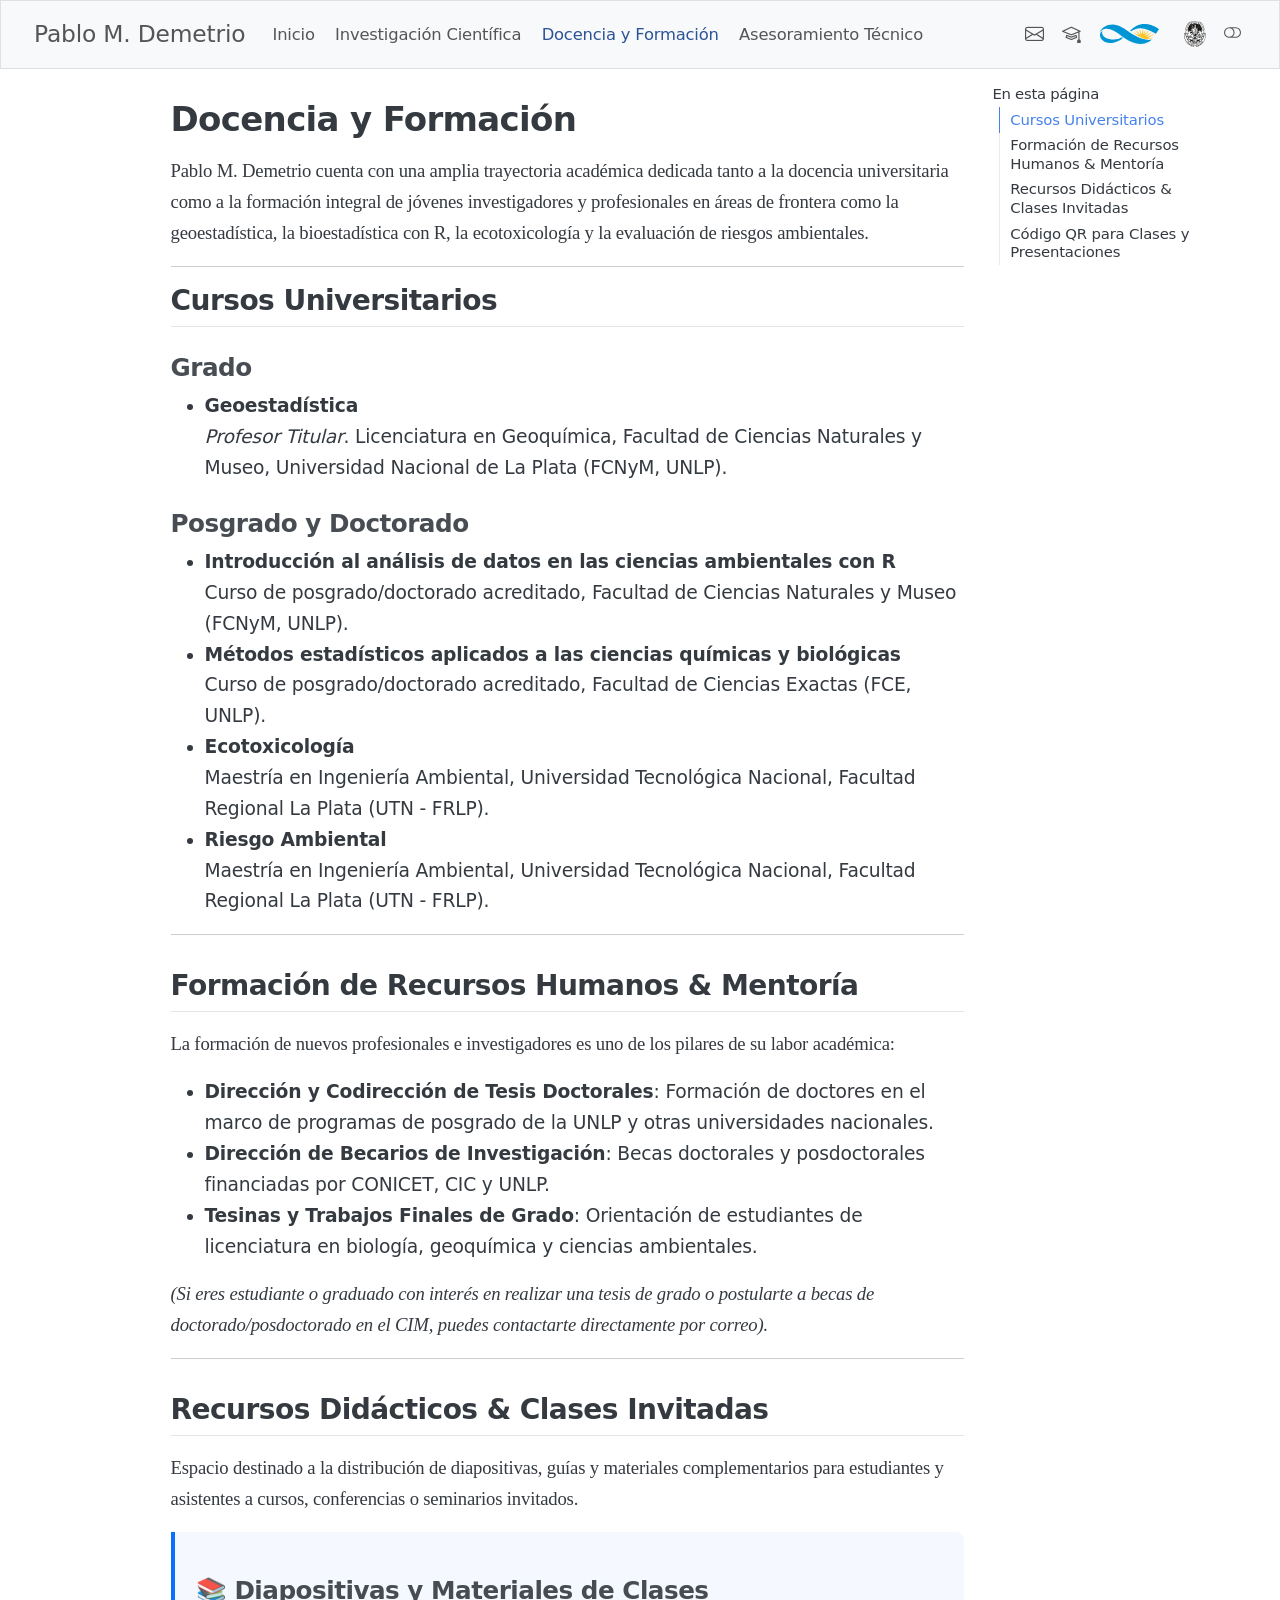
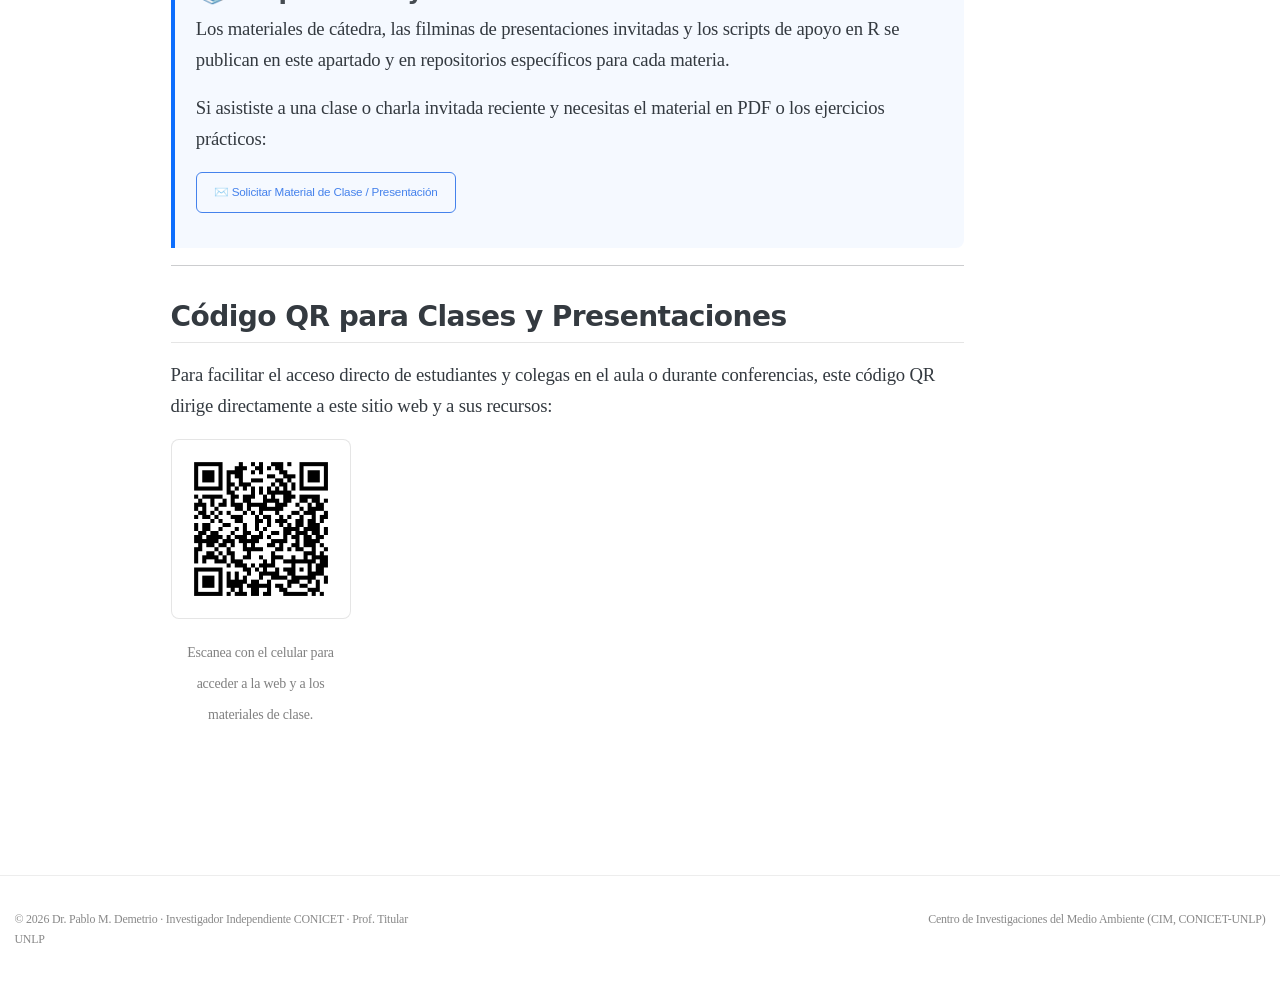
==== commit a8def3e2: "Ajuste taxonómico: Investigación Científica, Docencia y Formación, Asesoramiento Técnico" ====
--- a/docs/docencia.html
+++ b/docs/docencia.html
@@ -7,7 +7,7 @@
 <meta name="viewport" content="width=device-width, initial-scale=1.0, user-scalable=yes">
 
 
-<title>Docencia &amp; Recursos – Pablo M. Demetrio</title>
+<title>Docencia y Formación – Pablo M. Demetrio</title>
 <style>
 code{white-space: pre-wrap;}
 span.smallcaps{font-variant: small-caps;}
@@ -266,15 +266,15 @@
   </li>  
   <li class="nav-item">
     <a class="nav-link" href="./investigacion.html"> 
-<span class="menu-text">Investigación</span></a>
+<span class="menu-text">Investigación Científica</span></a>
   </li>  
   <li class="nav-item">
     <a class="nav-link active" href="./docencia.html" aria-current="page"> 
-<span class="menu-text">Docencia &amp; Recursos</span></a>
+<span class="menu-text">Docencia y Formación</span></a>
   </li>  
   <li class="nav-item">
     <a class="nav-link" href="./transferencia.html"> 
-<span class="menu-text">Servicios &amp; Transferencia</span></a>
+<span class="menu-text">Asesoramiento Técnico</span></a>
   </li>  
 </ul>
             <ul class="navbar-nav navbar-nav-scroll ms-auto">
@@ -313,14 +313,15 @@
     <h2 id="toc-title">En esta página</h2>
    
   <ul>
-  <li><a href="#cursos-actuales" id="toc-cursos-actuales" class="nav-link active" data-scroll-target="#cursos-actuales">Cursos Actuales</a>
+  <li><a href="#cursos-universitarios" id="toc-cursos-universitarios" class="nav-link active" data-scroll-target="#cursos-universitarios">Cursos Universitarios</a>
   <ul class="collapse">
   <li><a href="#grado" id="toc-grado" class="nav-link" data-scroll-target="#grado">Grado</a></li>
-  <li><a href="#posgrado" id="toc-posgrado" class="nav-link" data-scroll-target="#posgrado">Posgrado</a></li>
+  <li><a href="#posgrado-y-doctorado" id="toc-posgrado-y-doctorado" class="nav-link" data-scroll-target="#posgrado-y-doctorado">Posgrado y Doctorado</a></li>
   </ul></li>
+  <li><a href="#formación-de-recursos-humanos-mentoría" id="toc-formación-de-recursos-humanos-mentoría" class="nav-link" data-scroll-target="#formación-de-recursos-humanos-mentoría">Formación de Recursos Humanos &amp; Mentoría</a></li>
   <li><a href="#recursos" id="toc-recursos" class="nav-link" data-scroll-target="#recursos">Recursos Didácticos &amp; Clases Invitadas</a>
   <ul class="collapse">
-  <li><a href="#materiales-de-cursos-y-conferencias" id="toc-materiales-de-cursos-y-conferencias" class="nav-link" data-scroll-target="#materiales-de-cursos-y-conferencias">📚 Materiales de Cursos y Conferencias</a></li>
+  <li><a href="#diapositivas-y-materiales-de-clases" id="toc-diapositivas-y-materiales-de-clases" class="nav-link" data-scroll-target="#diapositivas-y-materiales-de-clases">📚 Diapositivas y Materiales de Clases</a></li>
   </ul></li>
   <li><a href="#código-qr-para-clases-y-presentaciones" id="toc-código-qr-para-clases-y-presentaciones" class="nav-link" data-scroll-target="#código-qr-para-clases-y-presentaciones">Código QR para Clases y Presentaciones</a></li>
   </ul>
@@ -332,7 +333,7 @@
 
 <header id="title-block-header" class="quarto-title-block default">
 <div class="quarto-title">
-<h1 class="title">Docencia &amp; Recursos</h1>
+<h1 class="title">Docencia y Formación</h1>
 </div>
 
 
@@ -349,10 +350,10 @@
 </header>
 
 
-<p>Pablo M. Demetrio cuenta con una trayectoria continuada en la formación de recursos humanos de grado y posgrado, liderando cursos orientados a la geoestadística, la bioestadística con R, la ecotoxicología y la evaluación de riesgos ambientales.</p>
+<p>Pablo M. Demetrio cuenta con una amplia trayectoria académica dedicada tanto a la docencia universitaria como a la formación integral de jóvenes investigadores y profesionales en áreas de frontera como la geoestadística, la bioestadística con R, la ecotoxicología y la evaluación de riesgos ambientales.</p>
 <hr>
-<section id="cursos-actuales" class="level2">
-<h2 class="anchored" data-anchor-id="cursos-actuales">Cursos Actuales</h2>
+<section id="cursos-universitarios" class="level2">
+<h2 class="anchored" data-anchor-id="cursos-universitarios">Cursos Universitarios</h2>
 <section id="grado" class="level3">
 <h3 class="anchored" data-anchor-id="grado">Grado</h3>
 <ul>
@@ -360,13 +361,13 @@
 <em>Profesor Titular</em>. Licenciatura en Geoquímica, Facultad de Ciencias Naturales y Museo, Universidad Nacional de La Plata (FCNyM, UNLP).</li>
 </ul>
 </section>
-<section id="posgrado" class="level3">
-<h3 class="anchored" data-anchor-id="posgrado">Posgrado</h3>
+<section id="posgrado-y-doctorado" class="level3">
+<h3 class="anchored" data-anchor-id="posgrado-y-doctorado">Posgrado y Doctorado</h3>
 <ul>
 <li><strong>Introducción al análisis de datos en las ciencias ambientales con R</strong><br>
-Curso de doctorado acreditado, Facultad de Ciencias Naturales y Museo (FCNyM, UNLP).</li>
+Curso de posgrado/doctorado acreditado, Facultad de Ciencias Naturales y Museo (FCNyM, UNLP).</li>
 <li><strong>Métodos estadísticos aplicados a las ciencias químicas y biológicas</strong><br>
-Curso de doctorado acreditado, Facultad de Ciencias Exactas (FCE, UNLP).</li>
+Curso de posgrado/doctorado acreditado, Facultad de Ciencias Exactas (FCE, UNLP).</li>
 <li><strong>Ecotoxicología</strong><br>
 Maestría en Ingeniería Ambiental, Universidad Tecnológica Nacional, Facultad Regional La Plata (UTN - FRLP).</li>
 <li><strong>Riesgo Ambiental</strong><br>
@@ -375,23 +376,34 @@
 <hr>
 </section>
 </section>
+<section id="formación-de-recursos-humanos-mentoría" class="level2">
+<h2 class="anchored" data-anchor-id="formación-de-recursos-humanos-mentoría">Formación de Recursos Humanos &amp; Mentoría</h2>
+<p>La formación de nuevos profesionales e investigadores es uno de los pilares de su labor académica:</p>
+<ul>
+<li><strong>Dirección y Codirección de Tesis Doctorales</strong>: Formación de doctores en el marco de programas de posgrado de la UNLP y otras universidades nacionales.</li>
+<li><strong>Dirección de Becarios de Investigación</strong>: Becas doctorales y posdoctorales financiadas por CONICET, CIC y UNLP.</li>
+<li><strong>Tesinas y Trabajos Finales de Grado</strong>: Orientación de estudiantes de licenciatura en biología, geoquímica y ciencias ambientales.</li>
+</ul>
+<p><em>(Si eres estudiante o graduado con interés en realizar una tesis de grado o postularte a becas de doctorado/posdoctorado en el CIM, puedes contactarte directamente por correo).</em></p>
+<hr>
+</section>
 <section id="recursos" class="level2">
 <h2 class="anchored" data-anchor-id="recursos">Recursos Didácticos &amp; Clases Invitadas</h2>
-<p>Espacio destinado a la distribución de diapositivas, guías y materiales complementarios para estudiantes y asistentes a cursos, seminarios y conferencias invitadas.</p>
-<section id="materiales-de-cursos-y-conferencias" class="level3 resource-box">
-<h3 class="anchored" data-anchor-id="materiales-de-cursos-y-conferencias">📚 Materiales de Cursos y Conferencias</h3>
-<p>Los materiales de clases regulares, diapositivas de presentaciones invitadas y códigos de análisis en R se publican en este apartado y en repositorios específicos para cada curso.</p>
-<p>Si asististe a una clase o charla invitada reciente y necesitas el material de apoyo o las diapositivas en PDF, puedes solicitar el acceso o enlace directo al repositorio:</p>
-<p><a href="mailto:pablo.demetrio@gmail.com?subject=Solicitud%20Material%20de%20Clase" class="btn btn-outline-primary btn-sm">✉ Solicitar Material de Clase / Taller</a></p>
+<p>Espacio destinado a la distribución de diapositivas, guías y materiales complementarios para estudiantes y asistentes a cursos, conferencias o seminarios invitados.</p>
+<section id="diapositivas-y-materiales-de-clases" class="level3 resource-box">
+<h3 class="anchored" data-anchor-id="diapositivas-y-materiales-de-clases">📚 Diapositivas y Materiales de Clases</h3>
+<p>Los materiales de cátedra, las filminas de presentaciones invitadas y los scripts de apoyo en R se publican en este apartado y en repositorios específicos para cada materia.</p>
+<p>Si asististe a una clase o charla invitada reciente y necesitas el material en PDF o los ejercicios prácticos:</p>
+<p><a href="mailto:pablo.demetrio@gmail.com?subject=Solicitud%20Material%20de%20Clase" class="btn btn-outline-primary btn-sm">✉ Solicitar Material de Clase / Presentación</a></p>
 </section>
 <hr>
 </section>
 <section id="código-qr-para-clases-y-presentaciones" class="level2">
 <h2 class="anchored" data-anchor-id="código-qr-para-clases-y-presentaciones">Código QR para Clases y Presentaciones</h2>
-<p>Para facilitar el acceso directo de estudiantes y colegas en el aula o durante conferencias, este código QR dirige directamente a este sitio web y sus recursos:</p>
+<p>Para facilitar el acceso directo de estudiantes y colegas en el aula o durante conferencias, este código QR dirige directamente a este sitio web y a sus recursos:</p>
 <div class="qr-container">
 <p><img src="archivos/qr_sitio_demetrio.png" class="img-fluid" alt="Código QR del sitio web profesional del Dr. Pablo M. Demetrio"></p>
-<p><span style="font-size: 0.82rem; color: gray;">Escanea para acceder a esta web y a sus descargas desde el celular.</span></p>
+<p><span style="font-size: 0.82rem; color: gray;">Escanea con el celular para acceder a la web y a los materiales de clase.</span></p>
 </div>
 
 
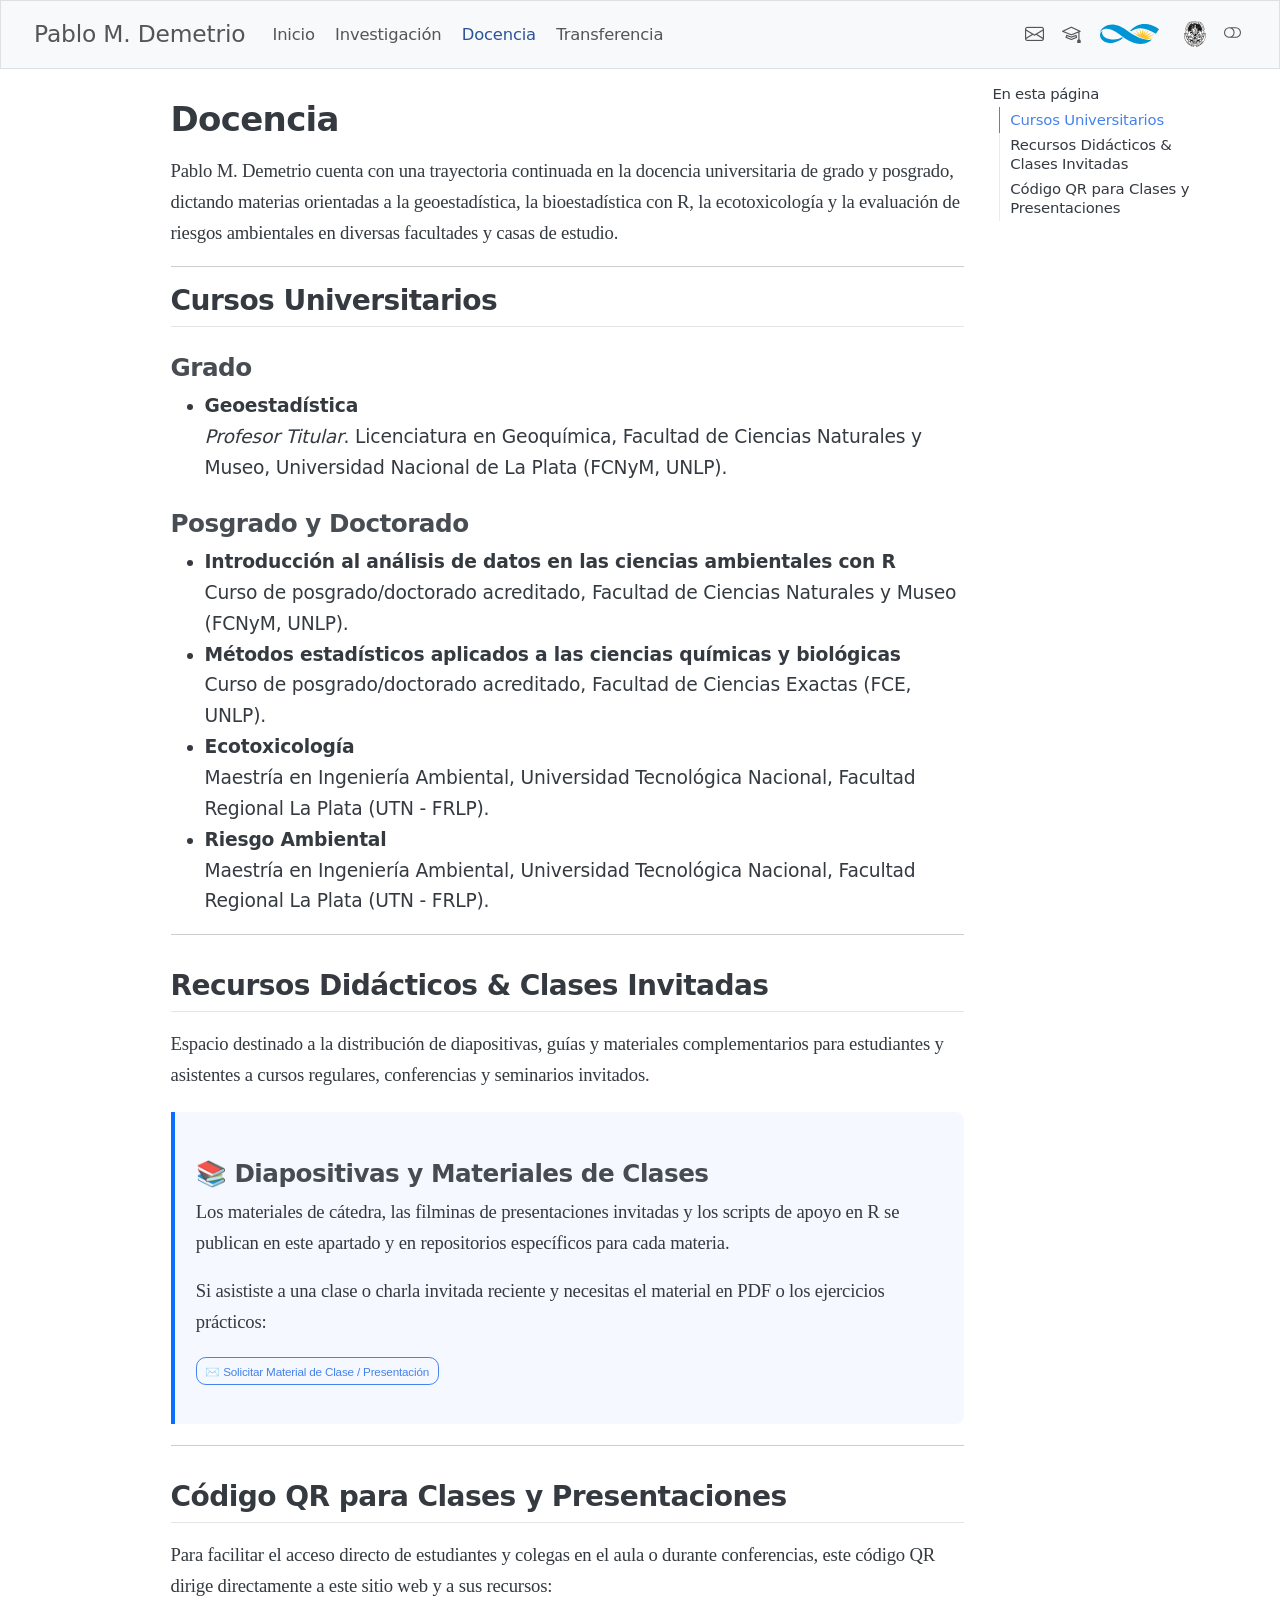
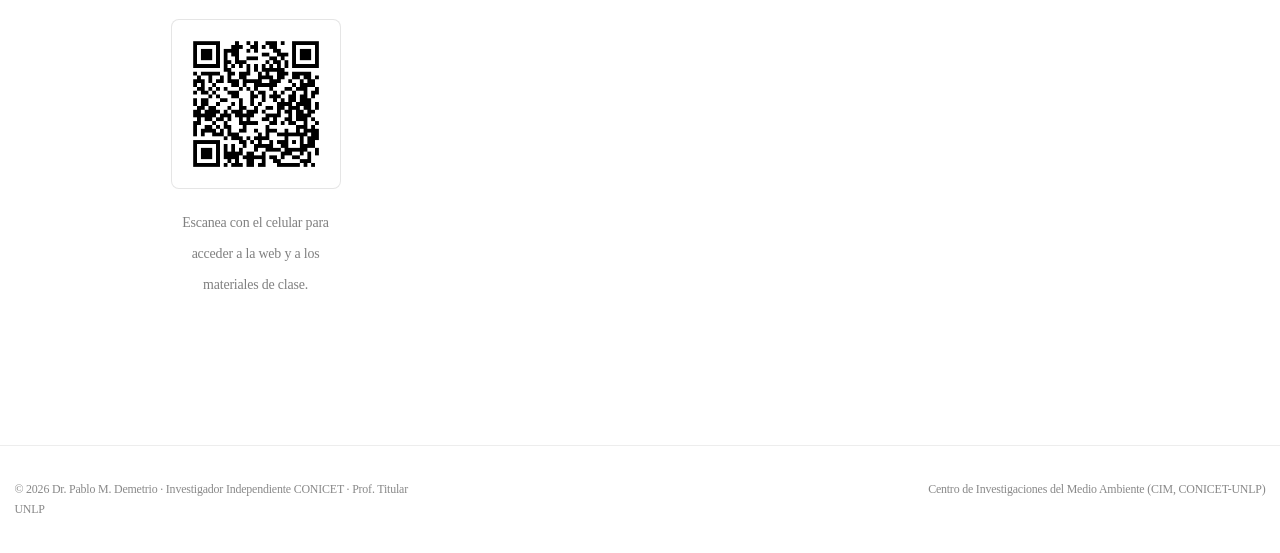
==== commit 902e1b56: "Compilación limpia: Opción B (Investigación, Docencia, Transferencia), tarjetas sin hashtags y boton" ====
--- a/docs/docencia.html
+++ b/docs/docencia.html
@@ -7,7 +7,7 @@
 <meta name="viewport" content="width=device-width, initial-scale=1.0, user-scalable=yes">
 
 
-<title>Docencia y Formación – Pablo M. Demetrio</title>
+<title>Docencia – Pablo M. Demetrio</title>
 <style>
 code{white-space: pre-wrap;}
 span.smallcaps{font-variant: small-caps;}
@@ -266,15 +266,15 @@
   </li>  
   <li class="nav-item">
     <a class="nav-link" href="./investigacion.html"> 
-<span class="menu-text">Investigación Científica</span></a>
+<span class="menu-text">Investigación</span></a>
   </li>  
   <li class="nav-item">
     <a class="nav-link active" href="./docencia.html" aria-current="page"> 
-<span class="menu-text">Docencia y Formación</span></a>
+<span class="menu-text">Docencia</span></a>
   </li>  
   <li class="nav-item">
     <a class="nav-link" href="./transferencia.html"> 
-<span class="menu-text">Asesoramiento Técnico</span></a>
+<span class="menu-text">Transferencia</span></a>
   </li>  
 </ul>
             <ul class="navbar-nav navbar-nav-scroll ms-auto">
@@ -318,7 +318,6 @@
   <li><a href="#grado" id="toc-grado" class="nav-link" data-scroll-target="#grado">Grado</a></li>
   <li><a href="#posgrado-y-doctorado" id="toc-posgrado-y-doctorado" class="nav-link" data-scroll-target="#posgrado-y-doctorado">Posgrado y Doctorado</a></li>
   </ul></li>
-  <li><a href="#formación-de-recursos-humanos-mentoría" id="toc-formación-de-recursos-humanos-mentoría" class="nav-link" data-scroll-target="#formación-de-recursos-humanos-mentoría">Formación de Recursos Humanos &amp; Mentoría</a></li>
   <li><a href="#recursos" id="toc-recursos" class="nav-link" data-scroll-target="#recursos">Recursos Didácticos &amp; Clases Invitadas</a>
   <ul class="collapse">
   <li><a href="#diapositivas-y-materiales-de-clases" id="toc-diapositivas-y-materiales-de-clases" class="nav-link" data-scroll-target="#diapositivas-y-materiales-de-clases">📚 Diapositivas y Materiales de Clases</a></li>
@@ -333,7 +332,7 @@
 
 <header id="title-block-header" class="quarto-title-block default">
 <div class="quarto-title">
-<h1 class="title">Docencia y Formación</h1>
+<h1 class="title">Docencia</h1>
 </div>
 
 
@@ -350,7 +349,7 @@
 </header>
 
 
-<p>Pablo M. Demetrio cuenta con una amplia trayectoria académica dedicada tanto a la docencia universitaria como a la formación integral de jóvenes investigadores y profesionales en áreas de frontera como la geoestadística, la bioestadística con R, la ecotoxicología y la evaluación de riesgos ambientales.</p>
+<p>Pablo M. Demetrio cuenta con una trayectoria continuada en la docencia universitaria de grado y posgrado, dictando materias orientadas a la geoestadística, la bioestadística con R, la ecotoxicología y la evaluación de riesgos ambientales en diversas facultades y casas de estudio.</p>
 <hr>
 <section id="cursos-universitarios" class="level2">
 <h2 class="anchored" data-anchor-id="cursos-universitarios">Cursos Universitarios</h2>
@@ -376,20 +375,9 @@
 <hr>
 </section>
 </section>
-<section id="formación-de-recursos-humanos-mentoría" class="level2">
-<h2 class="anchored" data-anchor-id="formación-de-recursos-humanos-mentoría">Formación de Recursos Humanos &amp; Mentoría</h2>
-<p>La formación de nuevos profesionales e investigadores es uno de los pilares de su labor académica:</p>
-<ul>
-<li><strong>Dirección y Codirección de Tesis Doctorales</strong>: Formación de doctores en el marco de programas de posgrado de la UNLP y otras universidades nacionales.</li>
-<li><strong>Dirección de Becarios de Investigación</strong>: Becas doctorales y posdoctorales financiadas por CONICET, CIC y UNLP.</li>
-<li><strong>Tesinas y Trabajos Finales de Grado</strong>: Orientación de estudiantes de licenciatura en biología, geoquímica y ciencias ambientales.</li>
-</ul>
-<p><em>(Si eres estudiante o graduado con interés en realizar una tesis de grado o postularte a becas de doctorado/posdoctorado en el CIM, puedes contactarte directamente por correo).</em></p>
-<hr>
-</section>
 <section id="recursos" class="level2">
 <h2 class="anchored" data-anchor-id="recursos">Recursos Didácticos &amp; Clases Invitadas</h2>
-<p>Espacio destinado a la distribución de diapositivas, guías y materiales complementarios para estudiantes y asistentes a cursos, conferencias o seminarios invitados.</p>
+<p>Espacio destinado a la distribución de diapositivas, guías y materiales complementarios para estudiantes y asistentes a cursos regulares, conferencias y seminarios invitados.</p>
 <section id="diapositivas-y-materiales-de-clases" class="level3 resource-box">
 <h3 class="anchored" data-anchor-id="diapositivas-y-materiales-de-clases">📚 Diapositivas y Materiales de Clases</h3>
 <p>Los materiales de cátedra, las filminas de presentaciones invitadas y los scripts de apoyo en R se publican en este apartado y en repositorios específicos para cada materia.</p>
--- a/docs/styles.css
+++ b/docs/styles.css
@@ -14,69 +14,85 @@
   letter-spacing: -0.02em;
 }
 
-/* Grilla de Pilares / Bloques de Valor en Home */
+/* Grilla de Pilares / Tarjetas en Home */
 .feature-grid {
   display: grid;
   grid-template-columns: repeat(auto-fit, minmax(280px, 1fr));
   gap: 1.25rem;
-  margin: 1.75rem 0;
+  margin: 1.75rem 0 2rem 0;
 }
 
 .feature-card {
-  border: 1px solid rgba(0, 0, 0, 0.08);
+  border: 1px solid rgba(0, 0, 0, 0.1);
   border-radius: 10px;
-  padding: 1.4rem;
-  background-color: rgba(255, 255, 255, 0.5);
+  padding: 1.5rem;
+  background-color: rgba(255, 255, 255, 0.65);
   box-shadow: 0 2px 6px rgba(0, 0, 0, 0.03);
   display: flex;
   flex-direction: column;
-  justify-content: space-between;
   transition: transform 0.15s ease, box-shadow 0.15s ease;
 }
 
 .feature-card:hover {
   transform: translateY(-2px);
-  box-shadow: 0 6px 16px rgba(0, 0, 0, 0.07);
+  box-shadow: 0 6px 16px rgba(0, 0, 0, 0.08);
 }
 
-.feature-card h3 {
-  font-size: 1.2rem;
-  margin-top: 0;
-  margin-bottom: 0.5rem;
+.card-title {
+  font-size: 1.25rem;
+  font-weight: 650;
+  margin: 0.5rem 0 0.5rem 0;
+  line-height: 1.3;
 }
 
-.feature-card p {
+.card-text {
   font-size: 0.95rem;
-  color: inherit;
+  line-height: 1.55;
   opacity: 0.88;
+  margin-bottom: 1.25rem;
   flex-grow: 1;
-  margin-bottom: 1rem;
+}
+
+.card-btn {
+  margin-top: auto;
+  align-self: flex-start;
+  font-weight: 500;
+  padding: 0.4rem 0.9rem;
+  border-radius: 6px;
 }
 
 /* Compatibilidad con Modo Oscuro (Quarto Slate) */
 body.quarto-dark .feature-card {
   background-color: rgba(255, 255, 255, 0.04);
-  border-color: rgba(255, 255, 255, 0.1);
+  border-color: rgba(255, 255, 255, 0.12);
   box-shadow: 0 2px 6px rgba(0, 0, 0, 0.25);
 }
 
 body.quarto-dark .feature-card:hover {
-  box-shadow: 0 6px 16px rgba(0, 0, 0, 0.4);
+  box-shadow: 0 6px 16px rgba(0, 0, 0, 0.45);
 }
 
-/* Botones y Acciones Táctiles (Mobile-First) */
-.btn {
-  display: inline-flex;
-  align-items: center;
-  justify-content: center;
-  border-radius: 6px;
-  font-weight: 500;
-  text-decoration: none;
-  min-height: 2.4rem;
-  padding: 0.45rem 1rem;
-  transition: all 0.15s ease;
+/* Badges y Etiquetas */
+.badge-subtle {
+  display: inline-block;
+  align-self: flex-start;
+  font-size: 0.75rem;
+  font-weight: 600;
+  text-transform: uppercase;
+  letter-spacing: 0.04em;
+  padding: 0.2rem 0.55rem;
+  border-radius: 4px;
+  background-color: rgba(0, 0, 0, 0.06);
+  color: #495057;
+  margin-bottom: 0.25rem;
 }
 
+body.quarto-dark .badge-subtle {
+  background-color: rgba(255, 255, 255, 0.12);
+  color: #e9ecef;
+}
+
+/* Grupo de Botones CTA en Perfil */
 .btn-cta-group {
   display: flex;
   flex-wrap: wrap;
@@ -84,39 +100,28 @@
   margin: 1.25rem 0;
 }
 
-/* Tarjetas de Clases / Descargas */
+.btn-cta-group .btn {
+  font-weight: 500;
+  padding: 0.5rem 1.1rem;
+  border-radius: 6px;
+}
+
+/* Tarjetas de Recursos de Clases */
 .resource-box {
   border-left: 4px solid #0d6efd;
   background-color: rgba(13, 110, 253, 0.04);
   border-radius: 0 8px 8px 0;
-  padding: 1.1rem 1.25rem;
-  margin: 1rem 0;
+  padding: 1.25rem;
+  margin: 1.25rem 0;
 }
 
 body.quarto-dark .resource-box {
   background-color: rgba(13, 110, 253, 0.12);
 }
 
-/* Badges y Etiquetas */
-.badge-subtle {
-  display: inline-block;
-  font-size: 0.78rem;
-  font-weight: 600;
-  text-transform: uppercase;
-  letter-spacing: 0.04em;
-  padding: 0.25rem 0.55rem;
-  border-radius: 4px;
-  background-color: rgba(0, 0, 0, 0.06);
-  margin-bottom: 0.5rem;
-}
-
-body.quarto-dark .badge-subtle {
-  background-color: rgba(255, 255, 255, 0.1);
-}
-
-/* Código QR Responsivo */
+/* Contenedor Código QR Responsivo */
 .qr-container {
-  max-width: 180px;
+  max-width: 170px;
   margin: 1rem 0;
   text-align: center;
 }
@@ -139,23 +144,24 @@
   opacity: 0.85;
 }
 
-/* Ajustes Responsive en Dispositivos Móviles */
+/* Ajustes para Pantallas Móviles */
 @media (max-width: 768px) {
   .feature-grid {
     grid-template-columns: 1fr;
     gap: 1rem;
   }
 
+  .card-btn {
+    width: 100%;
+    text-align: center;
+  }
+
   .btn-cta-group {
     flex-direction: column;
-    align-items: stretch;
   }
 
-  .btn {
+  .btn-cta-group .btn {
     width: 100%;
-  }
-
-  .about-entity {
     text-align: center;
   }
 }
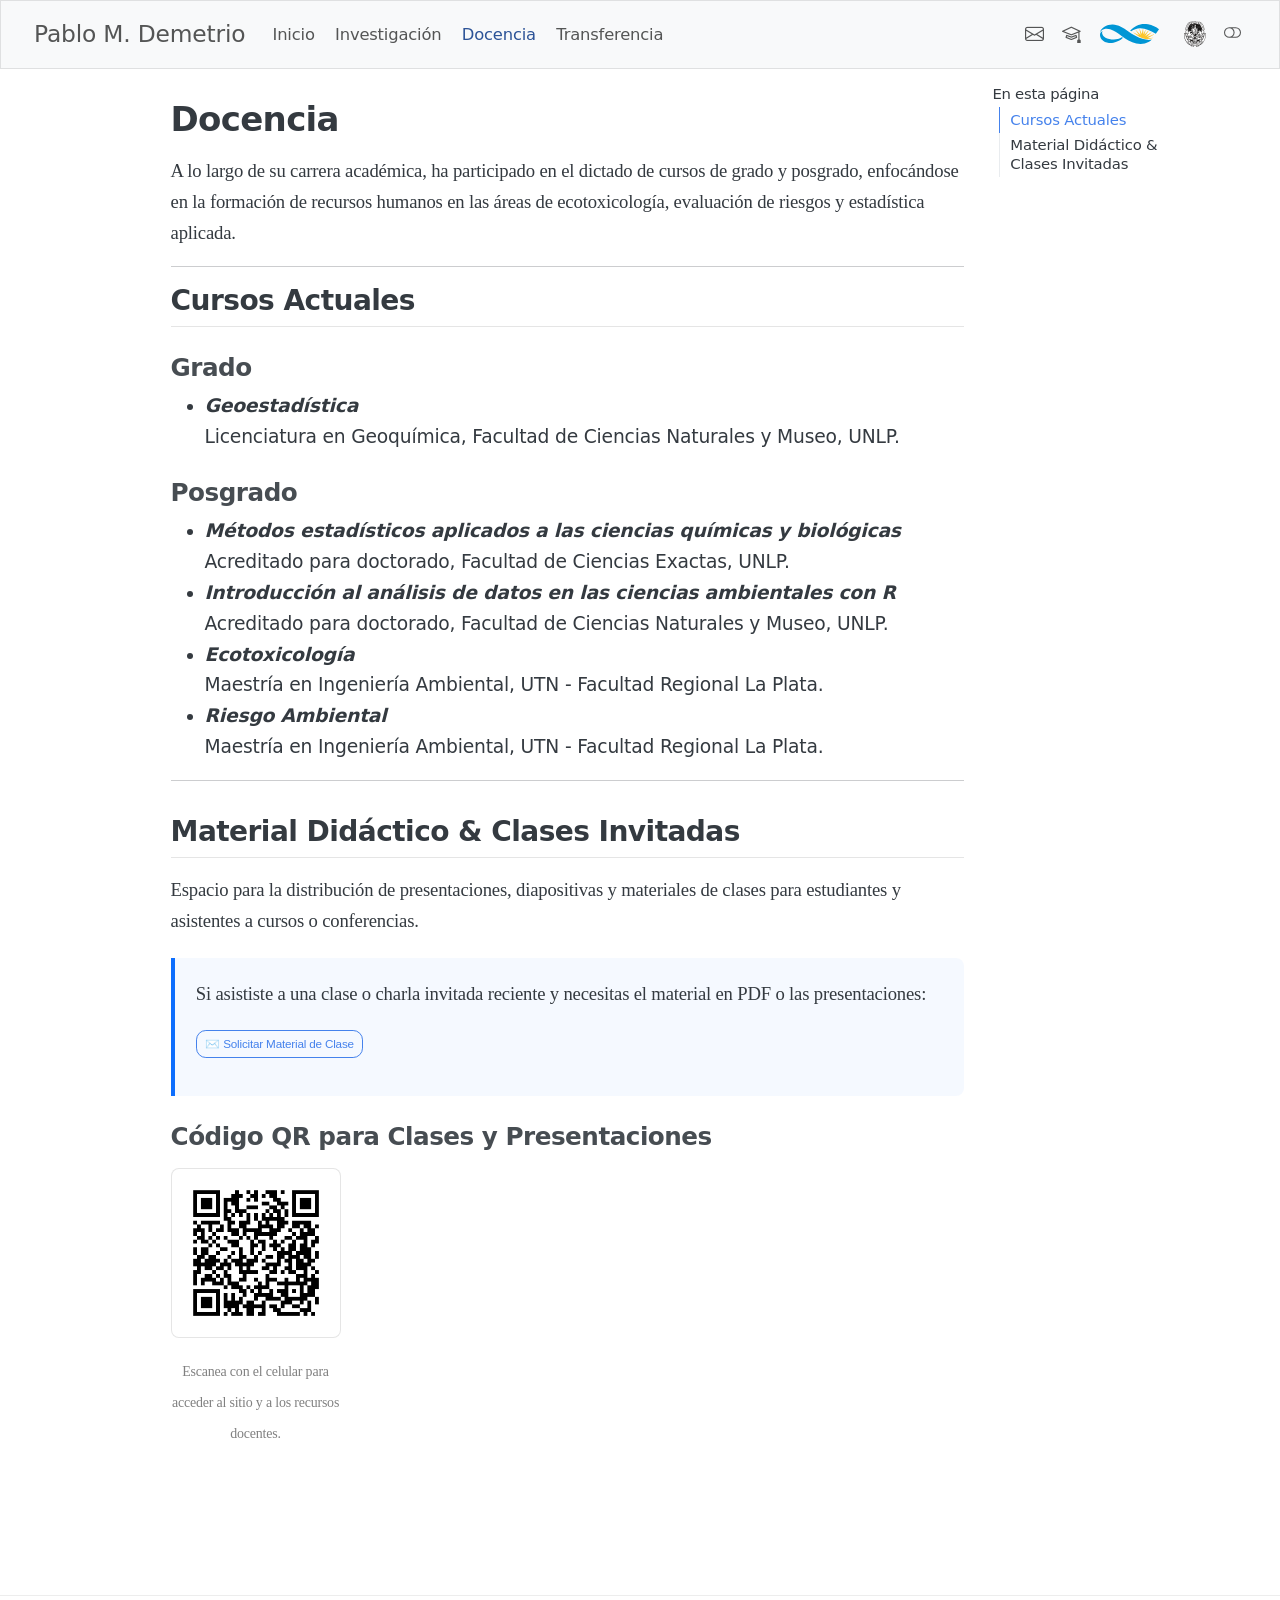
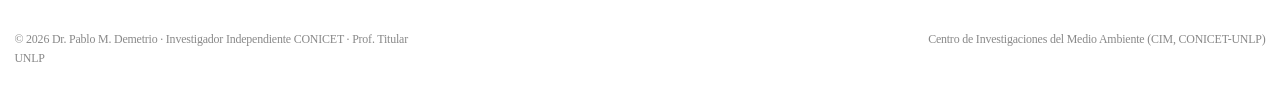
==== commit 2a012194: "Versión fiel: textos originales en tercera persona sobria, Home limpia sin tarjetas redundantes" ====
--- a/docs/docencia.html
+++ b/docs/docencia.html
@@ -313,16 +313,15 @@
     <h2 id="toc-title">En esta página</h2>
    
   <ul>
-  <li><a href="#cursos-universitarios" id="toc-cursos-universitarios" class="nav-link active" data-scroll-target="#cursos-universitarios">Cursos Universitarios</a>
+  <li><a href="#cursos-actuales" id="toc-cursos-actuales" class="nav-link active" data-scroll-target="#cursos-actuales">Cursos Actuales</a>
   <ul class="collapse">
   <li><a href="#grado" id="toc-grado" class="nav-link" data-scroll-target="#grado">Grado</a></li>
-  <li><a href="#posgrado-y-doctorado" id="toc-posgrado-y-doctorado" class="nav-link" data-scroll-target="#posgrado-y-doctorado">Posgrado y Doctorado</a></li>
+  <li><a href="#posgrado" id="toc-posgrado" class="nav-link" data-scroll-target="#posgrado">Posgrado</a></li>
   </ul></li>
-  <li><a href="#recursos" id="toc-recursos" class="nav-link" data-scroll-target="#recursos">Recursos Didácticos &amp; Clases Invitadas</a>
+  <li><a href="#recursos" id="toc-recursos" class="nav-link" data-scroll-target="#recursos">Material Didáctico &amp; Clases Invitadas</a>
   <ul class="collapse">
-  <li><a href="#diapositivas-y-materiales-de-clases" id="toc-diapositivas-y-materiales-de-clases" class="nav-link" data-scroll-target="#diapositivas-y-materiales-de-clases">📚 Diapositivas y Materiales de Clases</a></li>
+  <li><a href="#código-qr-para-clases-y-presentaciones" id="toc-código-qr-para-clases-y-presentaciones" class="nav-link" data-scroll-target="#código-qr-para-clases-y-presentaciones">Código QR para Clases y Presentaciones</a></li>
   </ul></li>
-  <li><a href="#código-qr-para-clases-y-presentaciones" id="toc-código-qr-para-clases-y-presentaciones" class="nav-link" data-scroll-target="#código-qr-para-clases-y-presentaciones">Código QR para Clases y Presentaciones</a></li>
   </ul>
 </nav>
     </div>
@@ -349,52 +348,48 @@
 </header>
 
 
-<p>Pablo M. Demetrio cuenta con una trayectoria continuada en la docencia universitaria de grado y posgrado, dictando materias orientadas a la geoestadística, la bioestadística con R, la ecotoxicología y la evaluación de riesgos ambientales en diversas facultades y casas de estudio.</p>
+<p>A lo largo de su carrera académica, ha participado en el dictado de cursos de grado y posgrado, enfocándose en la formación de recursos humanos en las áreas de ecotoxicología, evaluación de riesgos y estadística aplicada.</p>
 <hr>
-<section id="cursos-universitarios" class="level2">
-<h2 class="anchored" data-anchor-id="cursos-universitarios">Cursos Universitarios</h2>
+<section id="cursos-actuales" class="level2">
+<h2 class="anchored" data-anchor-id="cursos-actuales">Cursos Actuales</h2>
 <section id="grado" class="level3">
 <h3 class="anchored" data-anchor-id="grado">Grado</h3>
 <ul>
-<li><strong>Geoestadística</strong><br>
-<em>Profesor Titular</em>. Licenciatura en Geoquímica, Facultad de Ciencias Naturales y Museo, Universidad Nacional de La Plata (FCNyM, UNLP).</li>
+<li><strong><em>Geoestadística</em></strong><br>
+Licenciatura en Geoquímica, Facultad de Ciencias Naturales y Museo, UNLP.</li>
 </ul>
 </section>
-<section id="posgrado-y-doctorado" class="level3">
-<h3 class="anchored" data-anchor-id="posgrado-y-doctorado">Posgrado y Doctorado</h3>
+<section id="posgrado" class="level3">
+<h3 class="anchored" data-anchor-id="posgrado">Posgrado</h3>
 <ul>
-<li><strong>Introducción al análisis de datos en las ciencias ambientales con R</strong><br>
-Curso de posgrado/doctorado acreditado, Facultad de Ciencias Naturales y Museo (FCNyM, UNLP).</li>
-<li><strong>Métodos estadísticos aplicados a las ciencias químicas y biológicas</strong><br>
-Curso de posgrado/doctorado acreditado, Facultad de Ciencias Exactas (FCE, UNLP).</li>
-<li><strong>Ecotoxicología</strong><br>
-Maestría en Ingeniería Ambiental, Universidad Tecnológica Nacional, Facultad Regional La Plata (UTN - FRLP).</li>
-<li><strong>Riesgo Ambiental</strong><br>
-Maestría en Ingeniería Ambiental, Universidad Tecnológica Nacional, Facultad Regional La Plata (UTN - FRLP).</li>
+<li><strong><em>Métodos estadísticos aplicados a las ciencias químicas y biológicas</em></strong><br>
+Acreditado para doctorado, Facultad de Ciencias Exactas, UNLP.</li>
+<li><strong><em>Introducción al análisis de datos en las ciencias ambientales con R</em></strong><br>
+Acreditado para doctorado, Facultad de Ciencias Naturales y Museo, UNLP.</li>
+<li><strong><em>Ecotoxicología</em></strong><br>
+Maestría en Ingeniería Ambiental, UTN - Facultad Regional La Plata.</li>
+<li><strong><em>Riesgo Ambiental</em></strong><br>
+Maestría en Ingeniería Ambiental, UTN - Facultad Regional La Plata.</li>
 </ul>
 <hr>
 </section>
 </section>
 <section id="recursos" class="level2">
-<h2 class="anchored" data-anchor-id="recursos">Recursos Didácticos &amp; Clases Invitadas</h2>
-<p>Espacio destinado a la distribución de diapositivas, guías y materiales complementarios para estudiantes y asistentes a cursos regulares, conferencias y seminarios invitados.</p>
-<section id="diapositivas-y-materiales-de-clases" class="level3 resource-box">
-<h3 class="anchored" data-anchor-id="diapositivas-y-materiales-de-clases">📚 Diapositivas y Materiales de Clases</h3>
-<p>Los materiales de cátedra, las filminas de presentaciones invitadas y los scripts de apoyo en R se publican en este apartado y en repositorios específicos para cada materia.</p>
-<p>Si asististe a una clase o charla invitada reciente y necesitas el material en PDF o los ejercicios prácticos:</p>
-<p><a href="mailto:pablo.demetrio@gmail.com?subject=Solicitud%20Material%20de%20Clase" class="btn btn-outline-primary btn-sm">✉ Solicitar Material de Clase / Presentación</a></p>
-</section>
-<hr>
-</section>
-<section id="código-qr-para-clases-y-presentaciones" class="level2">
-<h2 class="anchored" data-anchor-id="código-qr-para-clases-y-presentaciones">Código QR para Clases y Presentaciones</h2>
-<p>Para facilitar el acceso directo de estudiantes y colegas en el aula o durante conferencias, este código QR dirige directamente a este sitio web y a sus recursos:</p>
+<h2 class="anchored" data-anchor-id="recursos">Material Didáctico &amp; Clases Invitadas</h2>
+<p>Espacio para la distribución de presentaciones, diapositivas y materiales de clases para estudiantes y asistentes a cursos o conferencias.</p>
+<div class="resource-box">
+<p>Si asististe a una clase o charla invitada reciente y necesitas el material en PDF o las presentaciones:</p>
+<p><a href="mailto:pablo.demetrio@gmail.com?subject=Solicitud%20Material%20de%20Clase" class="btn btn-outline-primary btn-sm">✉ Solicitar Material de Clase</a></p>
+</div>
+<section id="código-qr-para-clases-y-presentaciones" class="level3">
+<h3 class="anchored" data-anchor-id="código-qr-para-clases-y-presentaciones">Código QR para Clases y Presentaciones</h3>
 <div class="qr-container">
 <p><img src="archivos/qr_sitio_demetrio.png" class="img-fluid" alt="Código QR del sitio web profesional del Dr. Pablo M. Demetrio"></p>
-<p><span style="font-size: 0.82rem; color: gray;">Escanea con el celular para acceder a la web y a los materiales de clase.</span></p>
+<p><span style="font-size: 0.82rem; color: gray;">Escanea con el celular para acceder al sitio y a los recursos docentes.</span></p>
 </div>
 
 
+</section>
 </section>
 
 </main> <!-- /main -->
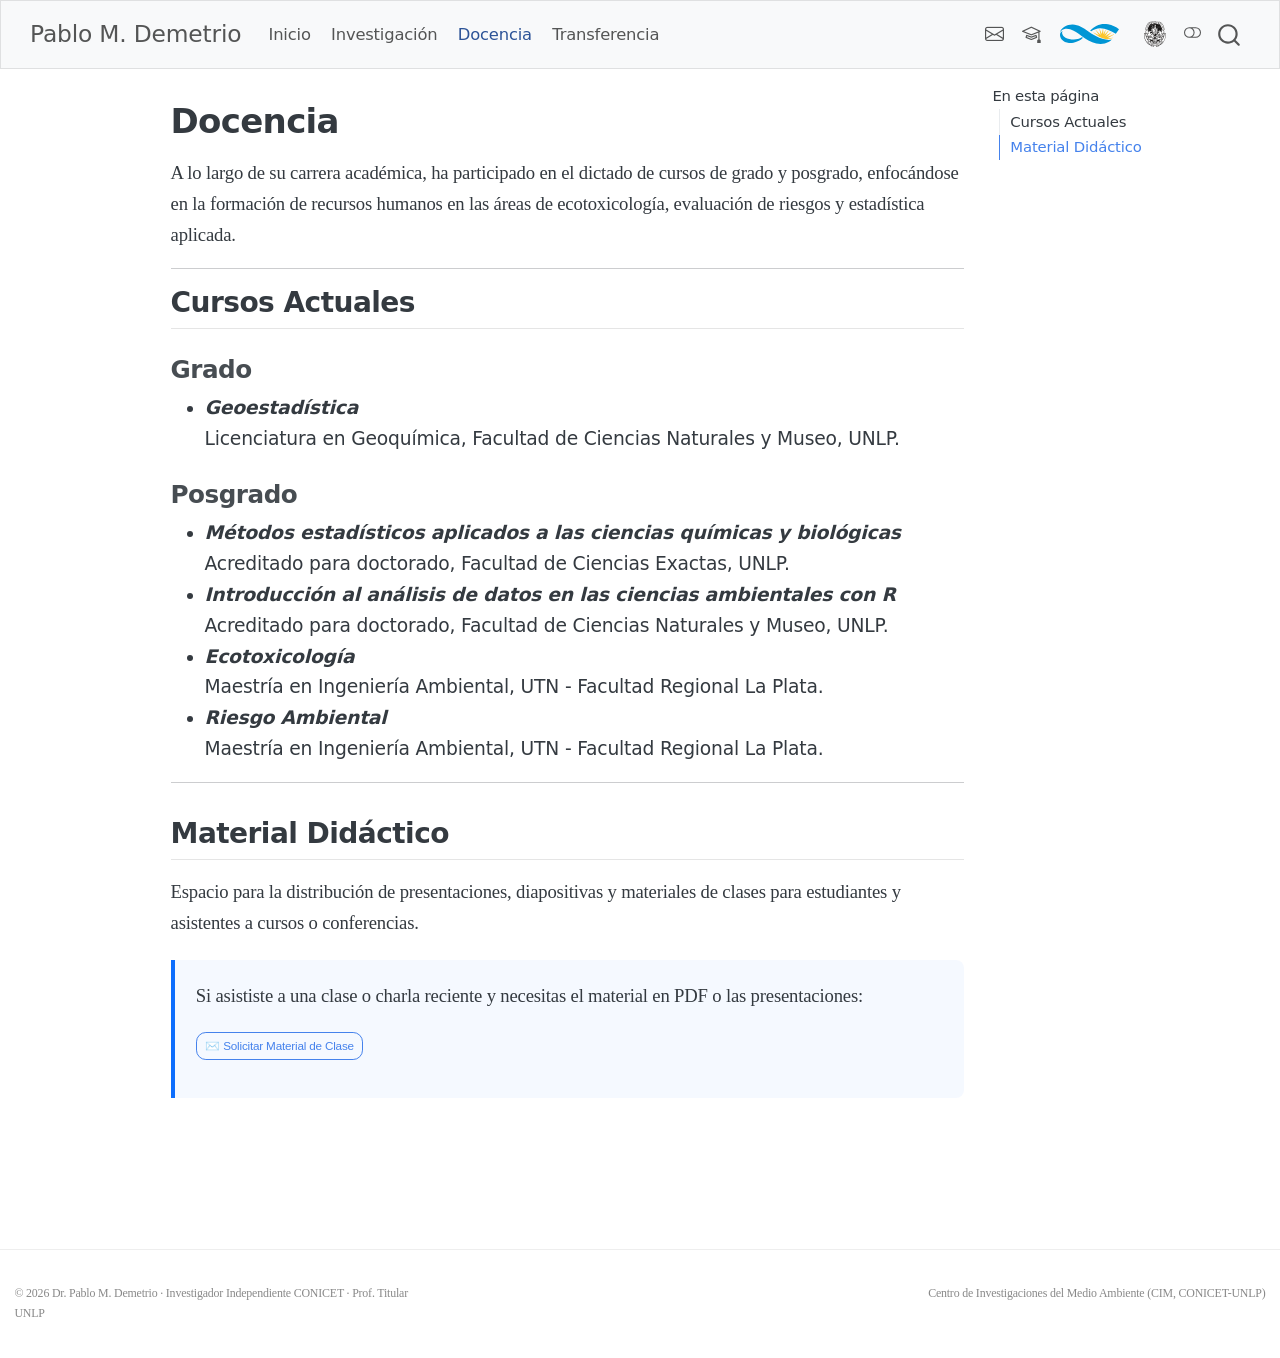
==== commit 1621c424: "Render final de la web" ====
--- a/docs/docencia.html
+++ b/docs/docencia.html
@@ -2,17 +2,23 @@
 <html xmlns="http://www.w3.org/1999/xhtml" lang="es" xml:lang="es"><head>
 
 <meta charset="utf-8">
-<meta name="generator" content="quarto-1.8.25">
+<meta name="generator" content="quarto-1.11.9">
 
 <meta name="viewport" content="width=device-width, initial-scale=1.0, user-scalable=yes">
 
 
 <title>Docencia – Pablo M. Demetrio</title>
 <style>
-code{white-space: pre-wrap;}
+/* Default styles provided by pandoc.
+** See https://pandoc.org/MANUAL.html#variables-for-html for config info.
+*/
 span.smallcaps{font-variant: small-caps;}
-div.columns{display: flex; gap: min(4vw, 1.5em);}
-div.column{flex: auto; overflow-x: auto;}
+div.columns{display: flex; gap: 1.5em;}
+div.column{flex: auto;}
+@media screen {
+div.columns{gap: min(4vw, 1.5em);}
+div.column{overflow-x: auto;}
+}
 div.hanging-indent{margin-left: 1.5em; text-indent: -1.5em;}
 ul.task-list{list-style: none;}
 ul.task-list li input[type="checkbox"] {
@@ -33,19 +39,19 @@
 <link href="./favicon.svg" rel="icon" type="image/svg+xml">
 <script src="site_libs/quarto-html/quarto.js" type="module"></script>
 <script src="site_libs/quarto-html/tabsets/tabsets.js" type="module"></script>
-<script src="site_libs/quarto-html/axe/axe-check.js" type="module"></script>
+<script src="site_libs/quarto-html/scrollable-regions/scrollable-regions.js" type="module"></script>
 <script src="site_libs/quarto-html/popper.min.js"></script>
 <script src="site_libs/quarto-html/tippy.umd.min.js"></script>
 <script src="site_libs/quarto-html/anchor.min.js"></script>
 <link href="site_libs/quarto-html/tippy.css" rel="stylesheet">
-<link href="site_libs/quarto-html/quarto-syntax-highlighting-7b89279ff1a6dce999919e0e67d4d9ec.css" rel="stylesheet" class="quarto-color-scheme" id="quarto-text-highlighting-styles">
-<link href="site_libs/quarto-html/quarto-syntax-highlighting-dark-707d8167ce6003fca903bfe2be84ab7f.css" rel="stylesheet" class="quarto-color-scheme quarto-color-alternate" id="quarto-text-highlighting-styles">
-<link href="site_libs/quarto-html/quarto-syntax-highlighting-7b89279ff1a6dce999919e0e67d4d9ec.css" rel="stylesheet" class="quarto-color-scheme-extra" id="quarto-text-highlighting-styles">
+<link href="site_libs/quarto-html/quarto-syntax-highlighting-63b5708e65d6cd79cd7618c58d0c21e7.css" rel="stylesheet" class="quarto-color-scheme" id="quarto-text-highlighting-styles">
+<link href="site_libs/quarto-html/quarto-syntax-highlighting-dark-447e42e69aaa9833c0ba1b986f430b20.css" rel="stylesheet" class="quarto-color-scheme quarto-color-alternate" id="quarto-text-highlighting-styles">
+<link href="site_libs/quarto-html/quarto-syntax-highlighting-63b5708e65d6cd79cd7618c58d0c21e7.css" rel="stylesheet" class="quarto-color-scheme-extra" id="quarto-text-highlighting-styles">
 <script src="site_libs/bootstrap/bootstrap.min.js"></script>
 <link href="site_libs/bootstrap/bootstrap-icons.css" rel="stylesheet">
-<link href="site_libs/bootstrap/bootstrap-ff9c7afb6f1404417917cb7d0d4af523.min.css" rel="stylesheet" append-hash="true" class="quarto-color-scheme" id="quarto-bootstrap" data-mode="light">
-<link href="site_libs/bootstrap/bootstrap-dark-1c4fc7e56c25c83c5cafe2ca13a2b6ed.min.css" rel="stylesheet" append-hash="true" class="quarto-color-scheme quarto-color-alternate" id="quarto-bootstrap" data-mode="dark">
-<link href="site_libs/bootstrap/bootstrap-ff9c7afb6f1404417917cb7d0d4af523.min.css" rel="stylesheet" append-hash="true" class="quarto-color-scheme-extra" id="quarto-bootstrap" data-mode="light">
+<link href="site_libs/bootstrap/bootstrap-13e44498fcb4c4404c0136032465766b.min.css" rel="stylesheet" append-hash="true" class="quarto-color-scheme" id="quarto-bootstrap" data-mode="light">
+<link href="site_libs/bootstrap/bootstrap-dark-8edf8b76497447cc4cc02b63d60e481e.min.css" rel="stylesheet" append-hash="true" class="quarto-color-scheme quarto-color-alternate" id="quarto-bootstrap" data-mode="dark">
+<link href="site_libs/bootstrap/bootstrap-13e44498fcb4c4404c0136032465766b.min.css" rel="stylesheet" append-hash="true" class="quarto-color-scheme-extra" id="quarto-bootstrap" data-mode="light">
 <script id="quarto-search-options" type="application/json">{
   "location": "navbar",
   "copy-button": false,
@@ -79,7 +85,7 @@
 <link rel="stylesheet" href="styles.css">
 </head>
 
-<body class="nav-fixed quarto-light"><script id="quarto-html-before-body" type="application/javascript">
+<body class="nav-fixed quarto-light"><a id="quarto-skip-link" class="visually-hidden-focusable" href="#quarto-document-content">Saltar al contenido principal</a><script id="quarto-html-before-body" type="application/javascript">
     const toggleBodyColorMode = (bsSheetEl) => {
       const mode = bsSheetEl.getAttribute("data-mode");
       const bodyEl = window.document.querySelector("body");
@@ -102,6 +108,7 @@
       for (let i=0; i < toggles.length; i++) {
         const toggle = toggles[i];
         if (toggle) {
+          toggle.setAttribute("aria-checked", alternate ? "true" : "false");
           if (alternate) {
             toggle.classList.add("alternate");
           } else {
@@ -131,13 +138,19 @@
       manageTransitions('#quarto-margin-sidebar .nav-link', true);
       // Switch the toggles
       setColorSchemeToggle(alternate)
-      // Hack to workaround the fact that safari doesn't
-      // properly recolor the scrollbar when toggling (#1455)
+    }
+    // Hack to workaround the fact that safari doesn't
+    // properly recolor the scrollbar when toggling (#1455).
+    // Not run on load: stylesheets are set before first paint there, and
+    // scrolling would undo the scroll to a URL fragment (#14973).
+    // The one pixel nudge keeps the reader where they were.
+    const refreshSafariScrollbar = () => {
       if (navigator.userAgent.indexOf('Safari') > 0 && navigator.userAgent.indexOf('Chrome') == -1) {
         manageTransitions("body", false);
-        window.scrollTo(0, 1);
+        const scrollY = window.scrollY;
+        window.scrollTo(0, scrollY > 0 ? scrollY - 1 : 1);
         setTimeout(() => {
-          window.scrollTo(0, 0);
+          window.scrollTo(0, scrollY);
           manageTransitions("body", true);
         }, 40);
       }
@@ -231,6 +244,7 @@
       // Read the current dark / light value
       let toAlternate = !hasAlternateSentinel();
       toggleColorMode(toAlternate);
+      refreshSafariScrollbar();
       setStyleSentinel(toAlternate);
       toggleGiscusIfUsed(toAlternate, darkModeDefault);
       window.dispatchEvent(new Event('resize'));
@@ -245,17 +259,14 @@
 
 <div id="quarto-search-results"></div>
   <header id="quarto-header" class="headroom fixed-top">
-    <nav class="navbar navbar-expand-lg " data-bs-theme="dark">
+    <nav class="navbar navbar-expand-lg " data-bs-theme="dark" aria-label="Sitio web">
       <div class="navbar-container container-fluid">
       <div class="navbar-brand-container mx-auto">
-    <a href="./index.html" class="navbar-brand navbar-brand-logo">
-    </a>
     <a class="navbar-brand" href="./index.html">
     <span class="navbar-title">Pablo M. Demetrio</span>
     </a>
   </div>
-            <div id="quarto-search" class="" title="Buscar"></div>
-          <button class="navbar-toggler" type="button" data-bs-toggle="collapse" data-bs-target="#navbarCollapse" aria-controls="navbarCollapse" role="menu" aria-expanded="false" aria-label="Navegación de palanca" onclick="if (window.quartoToggleHeadroom) { window.quartoToggleHeadroom(); }">
+          <button class="navbar-toggler" type="button" data-bs-toggle="collapse" data-bs-target="#navbarCollapse" aria-controls="navbarCollapse" aria-expanded="false" aria-label="Navegación de palanca" onclick="if (window.quartoToggleHeadroom) { window.quartoToggleHeadroom(); }">
   <span class="navbar-toggler-icon"></span>
 </button>
           <div class="collapse navbar-collapse" id="navbarCollapse">
@@ -299,8 +310,9 @@
 </ul>
           </div> <!-- /navcollapse -->
             <div class="quarto-navbar-tools">
-  <a href="" class="quarto-color-scheme-toggle quarto-navigation-tool  px-1" onclick="window.quartoToggleColorScheme(); return false;" title="Alternar modo oscuro"><i class="bi"></i></a>
+  <button type="button" role="switch" aria-checked="false" class="quarto-color-scheme-toggle quarto-navigation-tool  px-1" onclick="window.quartoToggleColorScheme(); return false;" title="Alternar modo oscuro" aria-label="Alternar modo oscuro"><i class="bi"></i></button>
 </div>
+            <div id="quarto-search" class="" title="Buscar"></div>
       </div> <!-- /container-fluid -->
     </nav>
 </header>
@@ -309,7 +321,7 @@
 <!-- sidebar -->
 <!-- margin-sidebar -->
     <div id="quarto-margin-sidebar" class="sidebar margin-sidebar">
-        <nav id="TOC" role="doc-toc" class="toc-active">
+        <nav id="TOC" role="doc-toc" aria-labelledby="toc-title" class="toc-active">
     <h2 id="toc-title">En esta página</h2>
    
   <ul>
@@ -318,15 +330,12 @@
   <li><a href="#grado" id="toc-grado" class="nav-link" data-scroll-target="#grado">Grado</a></li>
   <li><a href="#posgrado" id="toc-posgrado" class="nav-link" data-scroll-target="#posgrado">Posgrado</a></li>
   </ul></li>
-  <li><a href="#recursos" id="toc-recursos" class="nav-link" data-scroll-target="#recursos">Material Didáctico &amp; Clases Invitadas</a>
-  <ul class="collapse">
-  <li><a href="#código-qr-para-clases-y-presentaciones" id="toc-código-qr-para-clases-y-presentaciones" class="nav-link" data-scroll-target="#código-qr-para-clases-y-presentaciones">Código QR para Clases y Presentaciones</a></li>
-  </ul></li>
+  <li><a href="#material-didáctico" id="toc-material-didáctico" class="nav-link" data-scroll-target="#material-didáctico">Material Didáctico</a></li>
   </ul>
 </nav>
     </div>
 <!-- main -->
-<main class="content" id="quarto-document-content">
+<main class="content" id="quarto-document-content" tabindex="-1">
 
 
 <header id="title-block-header" class="quarto-title-block default">
@@ -374,22 +383,15 @@
 <hr>
 </section>
 </section>
-<section id="recursos" class="level2">
-<h2 class="anchored" data-anchor-id="recursos">Material Didáctico &amp; Clases Invitadas</h2>
+<section id="material-didáctico" class="level2">
+<h2 class="anchored" data-anchor-id="material-didáctico">Material Didáctico</h2>
 <p>Espacio para la distribución de presentaciones, diapositivas y materiales de clases para estudiantes y asistentes a cursos o conferencias.</p>
 <div class="resource-box">
-<p>Si asististe a una clase o charla invitada reciente y necesitas el material en PDF o las presentaciones:</p>
+<p>Si asististe a una clase o charla reciente y necesitas el material en PDF o las presentaciones:</p>
 <p><a href="mailto:pablo.demetrio@gmail.com?subject=Solicitud%20Material%20de%20Clase" class="btn btn-outline-primary btn-sm">✉ Solicitar Material de Clase</a></p>
 </div>
-<section id="código-qr-para-clases-y-presentaciones" class="level3">
-<h3 class="anchored" data-anchor-id="código-qr-para-clases-y-presentaciones">Código QR para Clases y Presentaciones</h3>
-<div class="qr-container">
-<p><img src="archivos/qr_sitio_demetrio.png" class="img-fluid" alt="Código QR del sitio web profesional del Dr. Pablo M. Demetrio"></p>
-<p><span style="font-size: 0.82rem; color: gray;">Escanea con el celular para acceder al sitio y a los recursos docentes.</span></p>
-</div>
-
-
-</section>
+
+
 </section>
 
 </main> <!-- /main -->
@@ -397,15 +399,50 @@
   window.document.addEventListener("DOMContentLoaded", function (event) {
     // Ensure there is a toggle, if there isn't float one in the top right
     if (window.document.querySelector('.quarto-color-scheme-toggle') === null) {
-      const a = window.document.createElement('a');
-      a.classList.add('top-right');
-      a.classList.add('quarto-color-scheme-toggle');
-      a.href = "";
-      a.onclick = function() { try { window.quartoToggleColorScheme(); } catch {} return false; };
+      const toggle = window.document.createElement('button');
+      toggle.type = "button";
+      toggle.setAttribute("role", "switch");
+      toggle.setAttribute("aria-checked", "false");
+      toggle.classList.add('top-right');
+      toggle.classList.add('quarto-color-scheme-toggle');
+      toggle.setAttribute("aria-label", "Alternar modo oscuro");
+      toggle.onclick = function() { try { window.quartoToggleColorScheme(); } catch {} return false; };
       const i = window.document.createElement("i");
       i.classList.add('bi');
-      a.appendChild(i);
-      window.document.body.appendChild(a);
+      toggle.appendChild(i);
+      // Put the toggle in a landmark of its own, so that landmark navigation
+      // can reach it.
+      //
+      // The container is always a fresh direct child of body, and the toggle is
+      // never moved into page furniture that the theme or the author controls.
+      // The toggle is positioned against the page, so any ancestor that
+      // establishes a containing block captures it: a positioned element or a
+      // grid for position: absolute, and transform, filter, will-change or
+      // contain for position: fixed. A direct child of body has none of these
+      // to inherit, and the shift when one appears is silent and visual.
+      //
+      // ARIA says a document should have at most one banner, and axe reports a
+      // duplicate whether or not the banners carry distinct labels. So use a
+      // header when the page has no banner yet, and a named region otherwise.
+      //
+      // A header is a banner wherever it sits, unless it is inside sectioning
+      // content, so this cannot just look at the children of body: a custom
+      // page layout wraps the title block header in a plain div. An explicit
+      // role="banner" always counts.
+      const sectioning = 'article, aside, main, nav, section, [role="article"], [role="complementary"], [role="main"], [role="navigation"], [role="region"]';
+      const hasBanner = Array.from(
+        window.document.querySelectorAll('header:not([role]), [role="banner"]')
+      ).some(function(el) {
+        return el.hasAttribute("role") || el.closest(sectioning) === null;
+      });
+      const container = window.document.createElement(hasBanner ? "div" : "header");
+      if (hasBanner) {
+        container.setAttribute("role", "region");
+        container.setAttribute("aria-label", "Alternar modo oscuro");
+      }
+      container.classList.add('quarto-color-scheme-toggle-container');
+      container.appendChild(toggle);
+      window.document.body.appendChild(container);
     }
     setColorSchemeToggle(hasAlternateSentinel())
     const icon = "";
@@ -480,11 +517,30 @@
       var localhostRegex = new RegExp(/^(?:http|https):\/\/localhost\:?[0-9]*\//);
       var mailtoRegex = new RegExp(/^mailto:/);
         var filterRegex = new RegExp('/' + window.location.host + '/');
+      const newWindowLabel = "(opens in a new tab)";
+      const newWindowNoteId = "quarto-ext-newwindow-label";
+      // Links reference one hidden label through aria-describedby, so the
+      // announcement never changes their accessible name.
+      var describeNewWindow = (link) => {
+        if (!window.document.getElementById(newWindowNoteId)) {
+          var newWindowNote = window.document.createElement("span");
+          newWindowNote.id = newWindowNoteId;
+          newWindowNote.hidden = true;
+          newWindowNote.textContent = newWindowLabel;
+          window.document.body.appendChild(newWindowNote);
+        }
+        var describedBy = (link.getAttribute("aria-describedby") || "").split(/\s+/).filter(Boolean);
+        if (!describedBy.includes(newWindowNoteId)) {
+          describedBy.push(newWindowNoteId);
+          link.setAttribute("aria-describedby", describedBy.join(" "));
+        }
+      }
       var isInternal = (href) => {
           return filterRegex.test(href) || localhostRegex.test(href) || mailtoRegex.test(href);
       }
       // Inspect non-navigation links and adorn them if external
-     var links = window.document.querySelectorAll('a[href]:not(.nav-link):not(.navbar-brand):not(.toc-action):not(.sidebar-link):not(.sidebar-item-toggle):not(.pagination-link):not(.no-external):not([aria-hidden]):not(.dropdown-item):not(.quarto-navigation-tool):not(.about-link)');
+      window.quartoDecorateExternalLinks = function (root) {
+     var links = (root || window.document).querySelectorAll('a[href]:not(.nav-link):not(.navbar-brand):not(.toc-action):not(.sidebar-link):not(.sidebar-item-toggle):not(.pagination-link):not(.no-external):not([aria-hidden]):not(.dropdown-item):not(.quarto-navigation-tool):not(.about-link)');
       for (var i=0; i<links.length; i++) {
         const link = links[i];
         if (!isInternal(link.href)) {
@@ -498,8 +554,70 @@
             if (link.getAttribute("rel") === null) {
               link.setAttribute("rel", "noopener");
             }
-        }
-      }
+            describeNewWindow(link);
+          if (!link.classList.contains('no-external-icon')) {
+          }
+        }
+      }
+      };
+      window.quartoDecorateExternalLinks(window.document);
+    // Esc closes the popup (WCAG 1.4.13) and focus leaving both trigger and
+    // popup closes it (WCAG 2.4.11); tippy handles neither for interactive popups.
+    const hideOnEscAndFocusOut = {
+      name: 'hideOnEscAndFocusOut',
+      defaultValue: true,
+      fn(instance) {
+        const dismiss = () => {
+          // A show scheduled by the trigger delay would otherwise reopen it
+          instance.clearDelayTimeouts();
+          instance.hide();
+        };
+        const onKeyDown = (event) => {
+          if (event.key !== 'Escape') {
+            return;
+          }
+          // Keep Esc from also reaching page handlers (e.g. reveal.js overview),
+          // except an open reveal.js slide menu, which Esc should close too.
+          // The menu handles keys only when its keyboard option is on.
+          const menuHandlesEsc = window.Reveal?.getPlugin?.('menu')?.isOpen() &&
+            window.Reveal.getConfig().menu?.keyboard !== false;
+          if (!menuHandlesEsc) {
+            event.stopPropagation();
+          }
+          if (instance.popper.contains(window.document.activeElement)) {
+            // Disabled while refocusing so the focus trigger does not reopen it
+            instance.disable();
+            instance.reference.focus();
+            instance.enable();
+          }
+          dismiss();
+        };
+        const onFocusOut = (event) => {
+          const target = event.relatedTarget;
+          if (target && !instance.reference.contains(target) &&
+              !instance.popper.contains(target)) {
+            dismiss();
+          }
+        };
+        // On the trigger too: a click trigger (code-annotations: select) has no
+        // blur handling. Attached for the instance's lifetime so leaving the
+        // trigger also cancels a show still pending on the trigger delay.
+        instance.reference.addEventListener('focusout', onFocusOut);
+        return {
+          onShow() {
+            window.document.addEventListener('keydown', onKeyDown, true);
+            instance.popper.addEventListener('focusout', onFocusOut);
+          },
+          onHide() {
+            window.document.removeEventListener('keydown', onKeyDown, true);
+            instance.popper.removeEventListener('focusout', onFocusOut);
+          },
+          onDestroy() {
+            instance.reference.removeEventListener('focusout', onFocusOut);
+          },
+        };
+      },
+    };
     function tippyHover(el, contentFn, onTriggerFn, onUntriggerFn) {
       const config = {
         allowHTML: true,
@@ -513,6 +631,7 @@
         interactiveBorder: 10,
         theme: 'quarto',
         placement: 'bottom-start',
+        plugins: [hideOnEscAndFocusOut],
       };
       if (contentFn) {
         config.content = contentFn;
@@ -675,44 +794,54 @@
           const lineIds = lines.map((line) => {
             return targetCell + "-" + line;
           })
-          let top = null;
-          let height = null;
-          let parent = null;
+          // Each band is positioned against its own containing block, which is
+          // not the offsetParent of the lines, so place it from client rects.
+          const placeBand = (band, firstEl, lastEl, codeBlock) => {
+            const container = band.offsetParent;
+            if (container === null) {
+              return;
+            }
+            const containerRect = container.getBoundingClientRect();
+            // Reveal.js scales slides with a transform, so convert client
+            // pixels back to the CSS pixels of the container.
+            const scale = containerRect.height / container.offsetHeight || 1;
+            const firstRect = firstEl.getBoundingClientRect();
+            const lastRect = lastEl.getBoundingClientRect();
+            const top = (firstRect.top - containerRect.top) / scale - container.clientTop + container.scrollTop;
+            const height = (lastRect.bottom - firstRect.top) / scale;
+            band.style.top = top - 2 + "px";
+            band.style.height = height + 4 + "px";
+            if (codeBlock) {
+              // Without the copy button wrapper, the containing block is wider
+              // than the code block, so span the code block explicitly.
+              const blockRect = codeBlock.getBoundingClientRect();
+              band.style.left = (blockRect.left - containerRect.left) / scale - container.clientLeft + container.scrollLeft + "px";
+              band.style.width = blockRect.width / scale + "px";
+            }
+          };
           if (lineIds.length > 0) {
-              //compute the position of the single el (top and bottom and make a div)
-              const el = window.document.getElementById(lineIds[0]);
-              top = el.offsetTop;
-              height = el.offsetHeight;
-              parent = el.parentElement.parentElement;
-            if (lineIds.length > 1) {
-              const lastEl = window.document.getElementById(lineIds[lineIds.length - 1]);
-              const bottom = lastEl.offsetTop + lastEl.offsetHeight;
-              height = bottom - top;
+            const el = window.document.getElementById(lineIds[0]);
+            const lastEl = window.document.getElementById(lineIds[lineIds.length - 1]);
+            const parent = el.parentElement.parentElement;
+            // cook up a div (if necessary) and position it
+            let div = window.document.getElementById("code-annotation-line-highlight");
+            if (div === null) {
+              div = window.document.createElement("div");
+              div.setAttribute("id", "code-annotation-line-highlight");
+              div.style.position = 'absolute';
+              parent.appendChild(div);
             }
-            if (top !== null && height !== null && parent !== null) {
-              // cook up a div (if necessary) and position it 
-              let div = window.document.getElementById("code-annotation-line-highlight");
-              if (div === null) {
-                div = window.document.createElement("div");
-                div.setAttribute("id", "code-annotation-line-highlight");
-                div.style.position = 'absolute';
-                parent.appendChild(div);
-              }
-              div.style.top = top - 2 + "px";
-              div.style.height = height + 4 + "px";
-              div.style.left = 0;
-              let gutterDiv = window.document.getElementById("code-annotation-line-highlight-gutter");
-              if (gutterDiv === null) {
-                gutterDiv = window.document.createElement("div");
-                gutterDiv.setAttribute("id", "code-annotation-line-highlight-gutter");
-                gutterDiv.style.position = 'absolute';
-                const codeCell = window.document.getElementById(targetCell);
-                const gutter = codeCell.querySelector('.code-annotation-gutter');
-                gutter.appendChild(gutterDiv);
-              }
-              gutterDiv.style.top = top - 2 + "px";
-              gutterDiv.style.height = height + 4 + "px";
+            placeBand(div, el, lastEl, parent.closest("div.sourceCode") || parent);
+            let gutterDiv = window.document.getElementById("code-annotation-line-highlight-gutter");
+            if (gutterDiv === null) {
+              gutterDiv = window.document.createElement("div");
+              gutterDiv.setAttribute("id", "code-annotation-line-highlight-gutter");
+              gutterDiv.style.position = 'absolute';
+              const codeCell = window.document.getElementById(targetCell);
+              const gutter = codeCell.querySelector('.code-annotation-gutter');
+              gutter.appendChild(gutterDiv);
             }
+            placeBand(gutterDiv, el, lastEl);
             selectedAnnoteEl = annoteEl;
           }
         };
@@ -811,6 +940,9 @@
     }
   });
   </script>
+  <script type="application/javascript">
+  window.quartoScrollableRegionsLabels = {"code":"Código desplazable","output":"Salida desplazable"};
+  </script>
 </div> <!-- /content -->
 <footer class="footer">
   <div class="nav-footer">
--- a/docs/site_libs/quarto-html/quarto-syntax-highlighting-63b5708e65d6cd79cd7618c58d0c21e7.css
+++ b/docs/site_libs/quarto-html/quarto-syntax-highlighting-63b5708e65d6cd79cd7618c58d0c21e7.css
@@ -0,0 +1,236 @@
+/* quarto syntax highlight colors */
+:root {
+  --quarto-hl-ot-color: #003B4F;
+  --quarto-hl-at-color: #657422;
+  --quarto-hl-ss-color: #20794D;
+  --quarto-hl-an-color: #5E5E5E;
+  --quarto-hl-fu-color: #4758AB;
+  --quarto-hl-st-color: #20794D;
+  --quarto-hl-cf-color: #003B4F;
+  --quarto-hl-op-color: #5E5E5E;
+  --quarto-hl-er-color: #AD0000;
+  --quarto-hl-bn-color: #AD0000;
+  --quarto-hl-al-color: #AD0000;
+  --quarto-hl-va-color: #111111;
+  --quarto-hl-bu-color: inherit;
+  --quarto-hl-ex-color: inherit;
+  --quarto-hl-pp-color: #AD0000;
+  --quarto-hl-in-color: #5E5E5E;
+  --quarto-hl-vs-color: #20794D;
+  --quarto-hl-wa-color: #5E5E5E;
+  --quarto-hl-do-color: #5E5E5E;
+  --quarto-hl-im-color: #00769E;
+  --quarto-hl-ch-color: #20794D;
+  --quarto-hl-dt-color: #AD0000;
+  --quarto-hl-fl-color: #AD0000;
+  --quarto-hl-co-color: #5E5E5E;
+  --quarto-hl-cv-color: #5E5E5E;
+  --quarto-hl-cn-color: #8f5902;
+  --quarto-hl-sc-color: #5E5E5E;
+  --quarto-hl-dv-color: #AD0000;
+  --quarto-hl-kw-color: #003B4F;
+}
+
+/* other quarto variables */
+:root {
+  --quarto-font-monospace: SFMono-Regular, Menlo, Monaco, Consolas, "Liberation Mono", "Courier New", monospace;
+}
+
+/* syntax highlight based on Pandoc's rules */
+pre > code.sourceCode > span {
+  color: #003B4F;
+}
+
+code.sourceCode > span {
+  color: #003B4F;
+}
+
+div.sourceCode,
+div.sourceCode pre.sourceCode {
+  color: #003B4F;
+}
+
+/* Normal */
+code span {
+  color: #003B4F;
+}
+
+/* Alert */
+code span.al {
+  color: #AD0000;
+  font-style: inherit;
+}
+
+/* Annotation */
+code span.an {
+  color: #5E5E5E;
+  font-style: inherit;
+}
+
+/* Attribute */
+code span.at {
+  color: #657422;
+  font-style: inherit;
+}
+
+/* BaseN */
+code span.bn {
+  color: #AD0000;
+  font-style: inherit;
+}
+
+/* BuiltIn */
+code span.bu {
+  font-style: inherit;
+}
+
+/* ControlFlow */
+code span.cf {
+  color: #003B4F;
+  font-weight: bold;
+  font-style: inherit;
+}
+
+/* Char */
+code span.ch {
+  color: #20794D;
+  font-style: inherit;
+}
+
+/* Constant */
+code span.cn {
+  color: #8f5902;
+  font-style: inherit;
+}
+
+/* Comment */
+code span.co {
+  color: #5E5E5E;
+  font-style: inherit;
+}
+
+/* CommentVar */
+code span.cv {
+  color: #5E5E5E;
+  font-style: italic;
+}
+
+/* Documentation */
+code span.do {
+  color: #5E5E5E;
+  font-style: italic;
+}
+
+/* DataType */
+code span.dt {
+  color: #AD0000;
+  font-style: inherit;
+}
+
+/* DecVal */
+code span.dv {
+  color: #AD0000;
+  font-style: inherit;
+}
+
+/* Error */
+code span.er {
+  color: #AD0000;
+  font-style: inherit;
+}
+
+/* Extension */
+code span.ex {
+  font-style: inherit;
+}
+
+/* Float */
+code span.fl {
+  color: #AD0000;
+  font-style: inherit;
+}
+
+/* Function */
+code span.fu {
+  color: #4758AB;
+  font-style: inherit;
+}
+
+/* Import */
+code span.im {
+  color: #00769E;
+  font-style: inherit;
+}
+
+/* Information */
+code span.in {
+  color: #5E5E5E;
+  font-style: inherit;
+}
+
+/* Keyword */
+code span.kw {
+  color: #003B4F;
+  font-weight: bold;
+  font-style: inherit;
+}
+
+/* Operator */
+code span.op {
+  color: #5E5E5E;
+  font-style: inherit;
+}
+
+/* Other */
+code span.ot {
+  color: #003B4F;
+  font-style: inherit;
+}
+
+/* Preprocessor */
+code span.pp {
+  color: #AD0000;
+  font-style: inherit;
+}
+
+/* SpecialChar */
+code span.sc {
+  color: #5E5E5E;
+  font-style: inherit;
+}
+
+/* SpecialString */
+code span.ss {
+  color: #20794D;
+  font-style: inherit;
+}
+
+/* String */
+code span.st {
+  color: #20794D;
+  font-style: inherit;
+}
+
+/* Variable */
+code span.va {
+  color: #111111;
+  font-style: inherit;
+}
+
+/* VerbatimString */
+code span.vs {
+  color: #20794D;
+  font-style: inherit;
+}
+
+/* Warning */
+code span.wa {
+  color: #5E5E5E;
+  font-style: italic;
+}
+
+.prevent-inlining {
+  content: "</";
+}
+
+/*# sourceMappingURL=054cc16b9e9817627be6994582d2ffb5.css.map */
--- a/docs/site_libs/quarto-html/quarto-syntax-highlighting-dark-447e42e69aaa9833c0ba1b986f430b20.css
+++ b/docs/site_libs/quarto-html/quarto-syntax-highlighting-dark-447e42e69aaa9833c0ba1b986f430b20.css
@@ -0,0 +1,219 @@
+/* quarto syntax highlight colors */
+:root {
+  --quarto-hl-al-color: #f07178;
+  --quarto-hl-an-color: #d4d0ab;
+  --quarto-hl-at-color: #00e0e0;
+  --quarto-hl-bn-color: #d4d0ab;
+  --quarto-hl-bu-color: #abe338;
+  --quarto-hl-ch-color: #abe338;
+  --quarto-hl-co-color: #f8f8f2;
+  --quarto-hl-cv-color: #ffd700;
+  --quarto-hl-cn-color: #ffd700;
+  --quarto-hl-cf-color: #ffa07a;
+  --quarto-hl-dt-color: #ffa07a;
+  --quarto-hl-dv-color: #d4d0ab;
+  --quarto-hl-do-color: #f8f8f2;
+  --quarto-hl-er-color: #f07178;
+  --quarto-hl-ex-color: #00e0e0;
+  --quarto-hl-fl-color: #d4d0ab;
+  --quarto-hl-fu-color: #ffa07a;
+  --quarto-hl-im-color: #abe338;
+  --quarto-hl-in-color: #d4d0ab;
+  --quarto-hl-kw-color: #ffa07a;
+  --quarto-hl-op-color: #ffa07a;
+  --quarto-hl-ot-color: #00e0e0;
+  --quarto-hl-pp-color: #dcc6e0;
+  --quarto-hl-re-color: #00e0e0;
+  --quarto-hl-sc-color: #abe338;
+  --quarto-hl-ss-color: #abe338;
+  --quarto-hl-st-color: #abe338;
+  --quarto-hl-va-color: #00e0e0;
+  --quarto-hl-vs-color: #abe338;
+  --quarto-hl-wa-color: #dcc6e0;
+}
+
+/* other quarto variables */
+:root {
+  --quarto-font-monospace: SFMono-Regular, Menlo, Monaco, Consolas, "Liberation Mono", "Courier New", monospace;
+}
+
+/* syntax highlight based on Pandoc's rules */
+pre > code.sourceCode > span {
+  color: #f8f8f2;
+}
+
+code.sourceCode > span {
+  color: #f8f8f2;
+}
+
+div.sourceCode,
+div.sourceCode pre.sourceCode {
+  color: #f8f8f2;
+}
+
+/* Normal */
+code span {
+  color: #f8f8f2;
+}
+
+/* Alert */
+code span.al {
+  color: #f07178;
+}
+
+/* Annotation */
+code span.an {
+  color: #d4d0ab;
+}
+
+/* Attribute */
+code span.at {
+  color: #00e0e0;
+}
+
+/* BaseN */
+code span.bn {
+  color: #d4d0ab;
+}
+
+/* BuiltIn */
+code span.bu {
+  color: #abe338;
+}
+
+/* ControlFlow */
+code span.cf {
+  font-weight: bold;
+  color: #ffa07a;
+}
+
+/* Char */
+code span.ch {
+  color: #abe338;
+}
+
+/* Constant */
+code span.cn {
+  color: #ffd700;
+}
+
+/* Comment */
+code span.co {
+  font-style: italic;
+  color: #f8f8f2;
+}
+
+/* CommentVar */
+code span.cv {
+  color: #ffd700;
+}
+
+/* Documentation */
+code span.do {
+  color: #f8f8f2;
+}
+
+/* DataType */
+code span.dt {
+  color: #ffa07a;
+}
+
+/* DecVal */
+code span.dv {
+  color: #d4d0ab;
+}
+
+/* Error */
+code span.er {
+  color: #f07178;
+  text-decoration: underline;
+}
+
+/* Extension */
+code span.ex {
+  font-weight: bold;
+  color: #00e0e0;
+}
+
+/* Float */
+code span.fl {
+  color: #d4d0ab;
+}
+
+/* Function */
+code span.fu {
+  color: #ffa07a;
+}
+
+/* Import */
+code span.im {
+  color: #abe338;
+}
+
+/* Information */
+code span.in {
+  color: #d4d0ab;
+}
+
+/* Keyword */
+code span.kw {
+  font-weight: bold;
+  color: #ffa07a;
+}
+
+/* Operator */
+code span.op {
+  color: #ffa07a;
+}
+
+/* Other */
+code span.ot {
+  color: #00e0e0;
+}
+
+/* Preprocessor */
+code span.pp {
+  color: #dcc6e0;
+}
+
+/* RegionMarker */
+code span.re {
+  background-color: #f8f8f2;
+  color: #00e0e0;
+}
+
+/* SpecialChar */
+code span.sc {
+  color: #abe338;
+}
+
+/* SpecialString */
+code span.ss {
+  color: #abe338;
+}
+
+/* String */
+code span.st {
+  color: #abe338;
+}
+
+/* Variable */
+code span.va {
+  color: #00e0e0;
+}
+
+/* VerbatimString */
+code span.vs {
+  color: #abe338;
+}
+
+/* Warning */
+code span.wa {
+  color: #dcc6e0;
+}
+
+.prevent-inlining {
+  content: "</";
+}
+
+/*# sourceMappingURL=be8e1111c2b710f7c3a4926ffa2967aa.css.map */
--- a/docs/site_libs/quarto-html/quarto-syntax-highlighting-63b5708e65d6cd79cd7618c58d0c21e7.css
+++ b/docs/site_libs/quarto-html/quarto-syntax-highlighting-63b5708e65d6cd79cd7618c58d0c21e7.css
@@ -0,0 +1,236 @@
+/* quarto syntax highlight colors */
+:root {
+  --quarto-hl-ot-color: #003B4F;
+  --quarto-hl-at-color: #657422;
+  --quarto-hl-ss-color: #20794D;
+  --quarto-hl-an-color: #5E5E5E;
+  --quarto-hl-fu-color: #4758AB;
+  --quarto-hl-st-color: #20794D;
+  --quarto-hl-cf-color: #003B4F;
+  --quarto-hl-op-color: #5E5E5E;
+  --quarto-hl-er-color: #AD0000;
+  --quarto-hl-bn-color: #AD0000;
+  --quarto-hl-al-color: #AD0000;
+  --quarto-hl-va-color: #111111;
+  --quarto-hl-bu-color: inherit;
+  --quarto-hl-ex-color: inherit;
+  --quarto-hl-pp-color: #AD0000;
+  --quarto-hl-in-color: #5E5E5E;
+  --quarto-hl-vs-color: #20794D;
+  --quarto-hl-wa-color: #5E5E5E;
+  --quarto-hl-do-color: #5E5E5E;
+  --quarto-hl-im-color: #00769E;
+  --quarto-hl-ch-color: #20794D;
+  --quarto-hl-dt-color: #AD0000;
+  --quarto-hl-fl-color: #AD0000;
+  --quarto-hl-co-color: #5E5E5E;
+  --quarto-hl-cv-color: #5E5E5E;
+  --quarto-hl-cn-color: #8f5902;
+  --quarto-hl-sc-color: #5E5E5E;
+  --quarto-hl-dv-color: #AD0000;
+  --quarto-hl-kw-color: #003B4F;
+}
+
+/* other quarto variables */
+:root {
+  --quarto-font-monospace: SFMono-Regular, Menlo, Monaco, Consolas, "Liberation Mono", "Courier New", monospace;
+}
+
+/* syntax highlight based on Pandoc's rules */
+pre > code.sourceCode > span {
+  color: #003B4F;
+}
+
+code.sourceCode > span {
+  color: #003B4F;
+}
+
+div.sourceCode,
+div.sourceCode pre.sourceCode {
+  color: #003B4F;
+}
+
+/* Normal */
+code span {
+  color: #003B4F;
+}
+
+/* Alert */
+code span.al {
+  color: #AD0000;
+  font-style: inherit;
+}
+
+/* Annotation */
+code span.an {
+  color: #5E5E5E;
+  font-style: inherit;
+}
+
+/* Attribute */
+code span.at {
+  color: #657422;
+  font-style: inherit;
+}
+
+/* BaseN */
+code span.bn {
+  color: #AD0000;
+  font-style: inherit;
+}
+
+/* BuiltIn */
+code span.bu {
+  font-style: inherit;
+}
+
+/* ControlFlow */
+code span.cf {
+  color: #003B4F;
+  font-weight: bold;
+  font-style: inherit;
+}
+
+/* Char */
+code span.ch {
+  color: #20794D;
+  font-style: inherit;
+}
+
+/* Constant */
+code span.cn {
+  color: #8f5902;
+  font-style: inherit;
+}
+
+/* Comment */
+code span.co {
+  color: #5E5E5E;
+  font-style: inherit;
+}
+
+/* CommentVar */
+code span.cv {
+  color: #5E5E5E;
+  font-style: italic;
+}
+
+/* Documentation */
+code span.do {
+  color: #5E5E5E;
+  font-style: italic;
+}
+
+/* DataType */
+code span.dt {
+  color: #AD0000;
+  font-style: inherit;
+}
+
+/* DecVal */
+code span.dv {
+  color: #AD0000;
+  font-style: inherit;
+}
+
+/* Error */
+code span.er {
+  color: #AD0000;
+  font-style: inherit;
+}
+
+/* Extension */
+code span.ex {
+  font-style: inherit;
+}
+
+/* Float */
+code span.fl {
+  color: #AD0000;
+  font-style: inherit;
+}
+
+/* Function */
+code span.fu {
+  color: #4758AB;
+  font-style: inherit;
+}
+
+/* Import */
+code span.im {
+  color: #00769E;
+  font-style: inherit;
+}
+
+/* Information */
+code span.in {
+  color: #5E5E5E;
+  font-style: inherit;
+}
+
+/* Keyword */
+code span.kw {
+  color: #003B4F;
+  font-weight: bold;
+  font-style: inherit;
+}
+
+/* Operator */
+code span.op {
+  color: #5E5E5E;
+  font-style: inherit;
+}
+
+/* Other */
+code span.ot {
+  color: #003B4F;
+  font-style: inherit;
+}
+
+/* Preprocessor */
+code span.pp {
+  color: #AD0000;
+  font-style: inherit;
+}
+
+/* SpecialChar */
+code span.sc {
+  color: #5E5E5E;
+  font-style: inherit;
+}
+
+/* SpecialString */
+code span.ss {
+  color: #20794D;
+  font-style: inherit;
+}
+
+/* String */
+code span.st {
+  color: #20794D;
+  font-style: inherit;
+}
+
+/* Variable */
+code span.va {
+  color: #111111;
+  font-style: inherit;
+}
+
+/* VerbatimString */
+code span.vs {
+  color: #20794D;
+  font-style: inherit;
+}
+
+/* Warning */
+code span.wa {
+  color: #5E5E5E;
+  font-style: italic;
+}
+
+.prevent-inlining {
+  content: "</";
+}
+
+/*# sourceMappingURL=054cc16b9e9817627be6994582d2ffb5.css.map */
